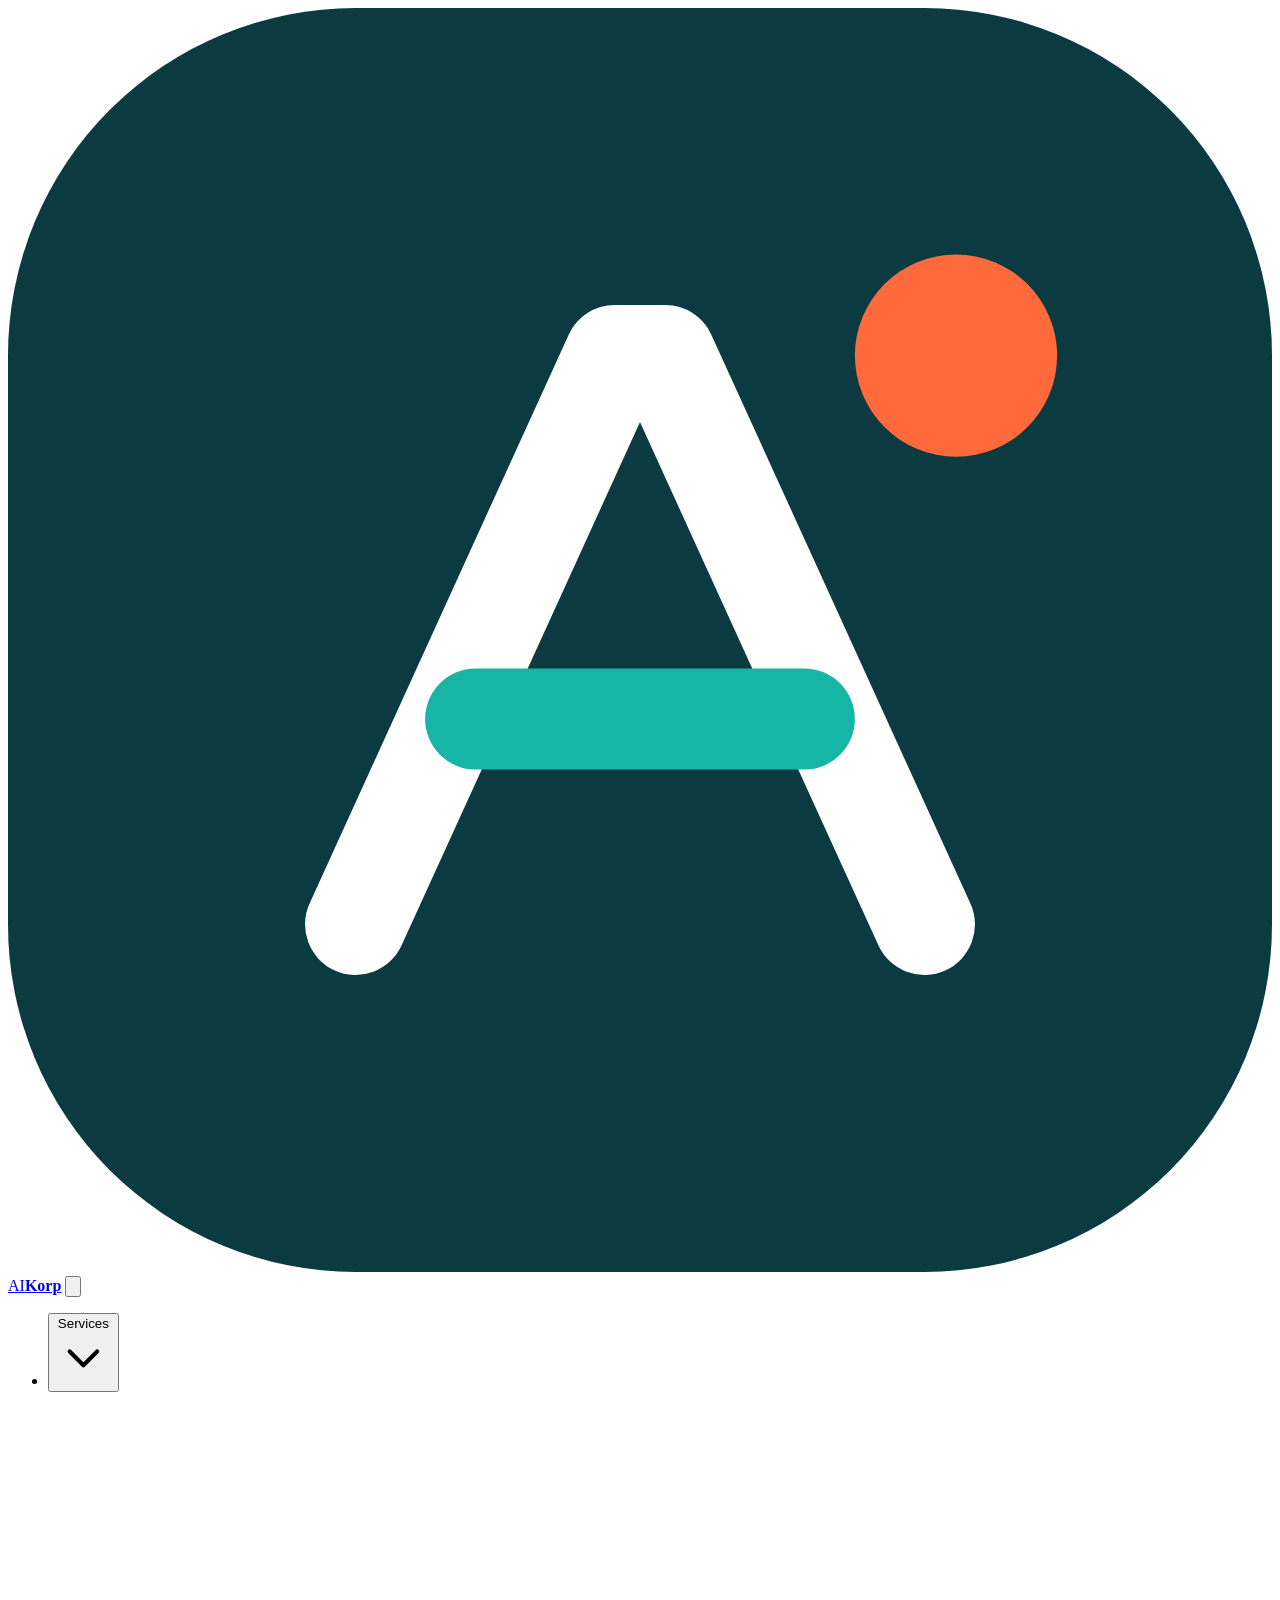
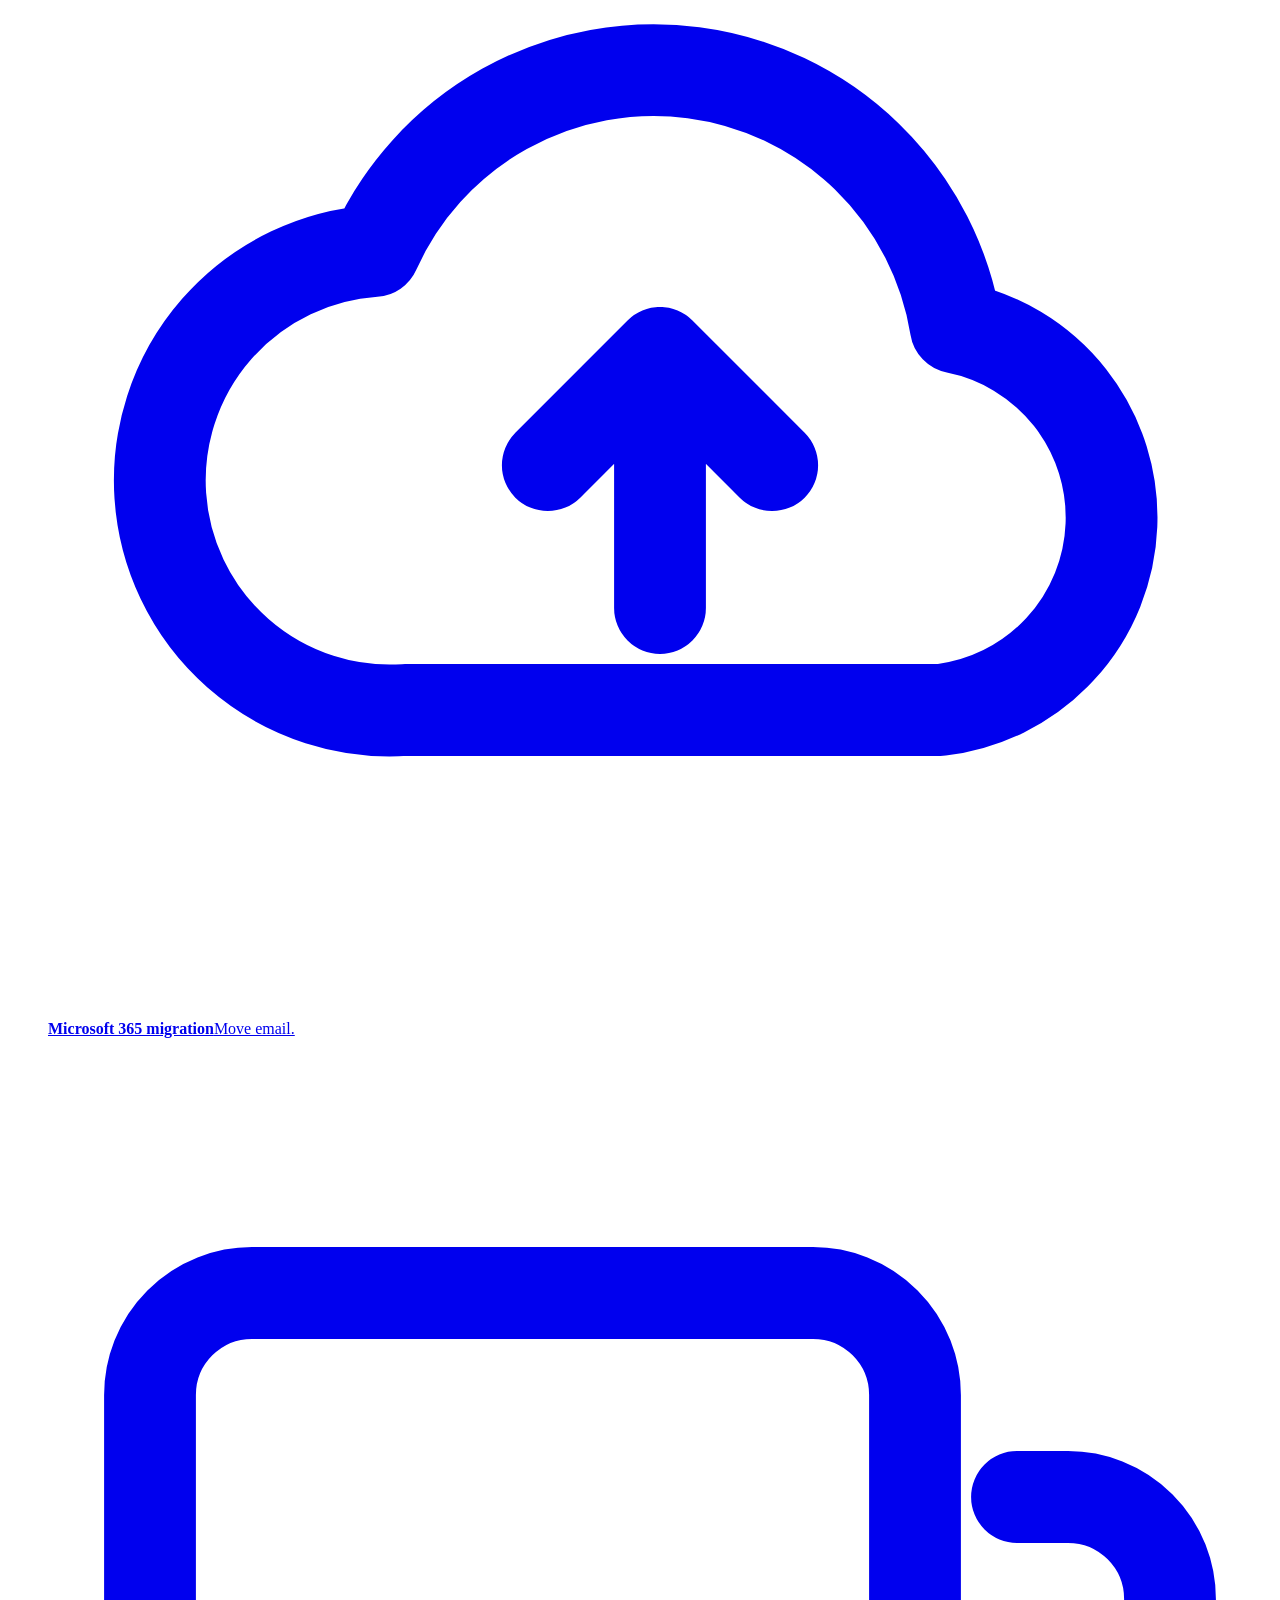
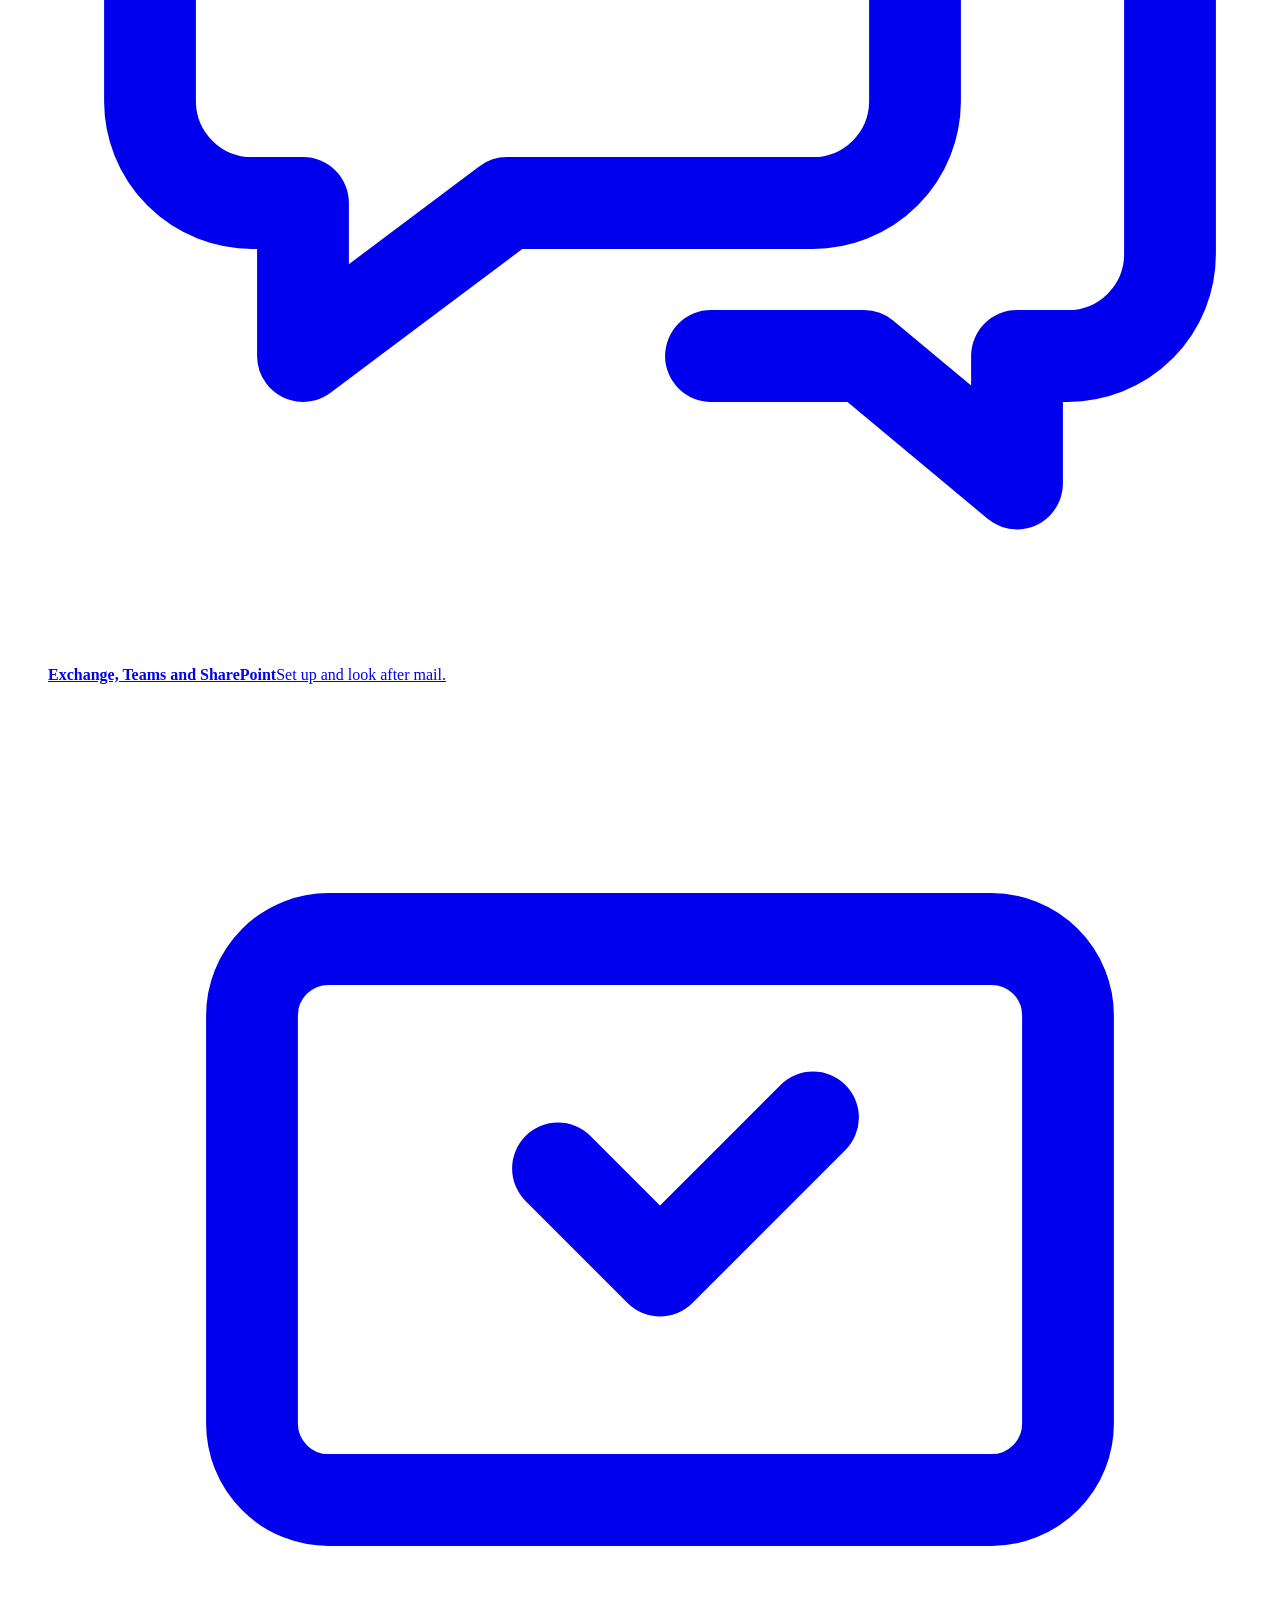
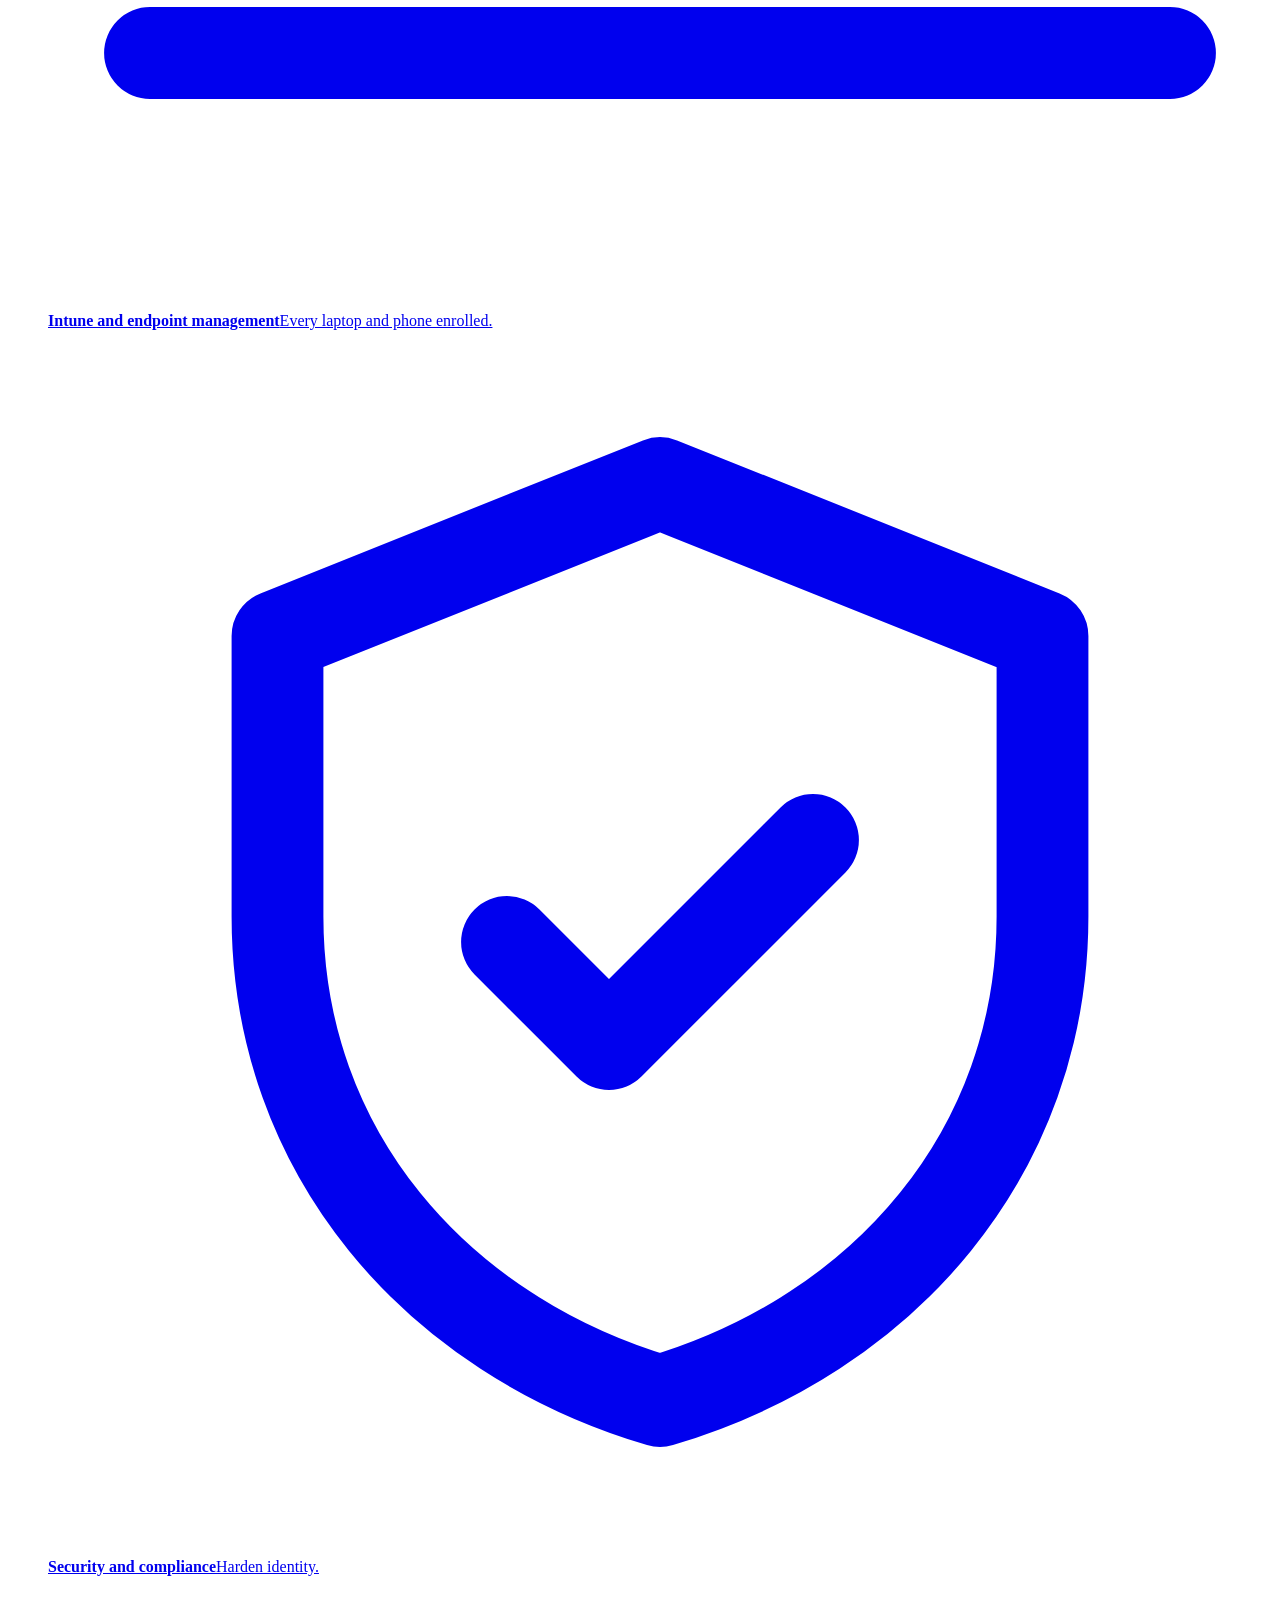
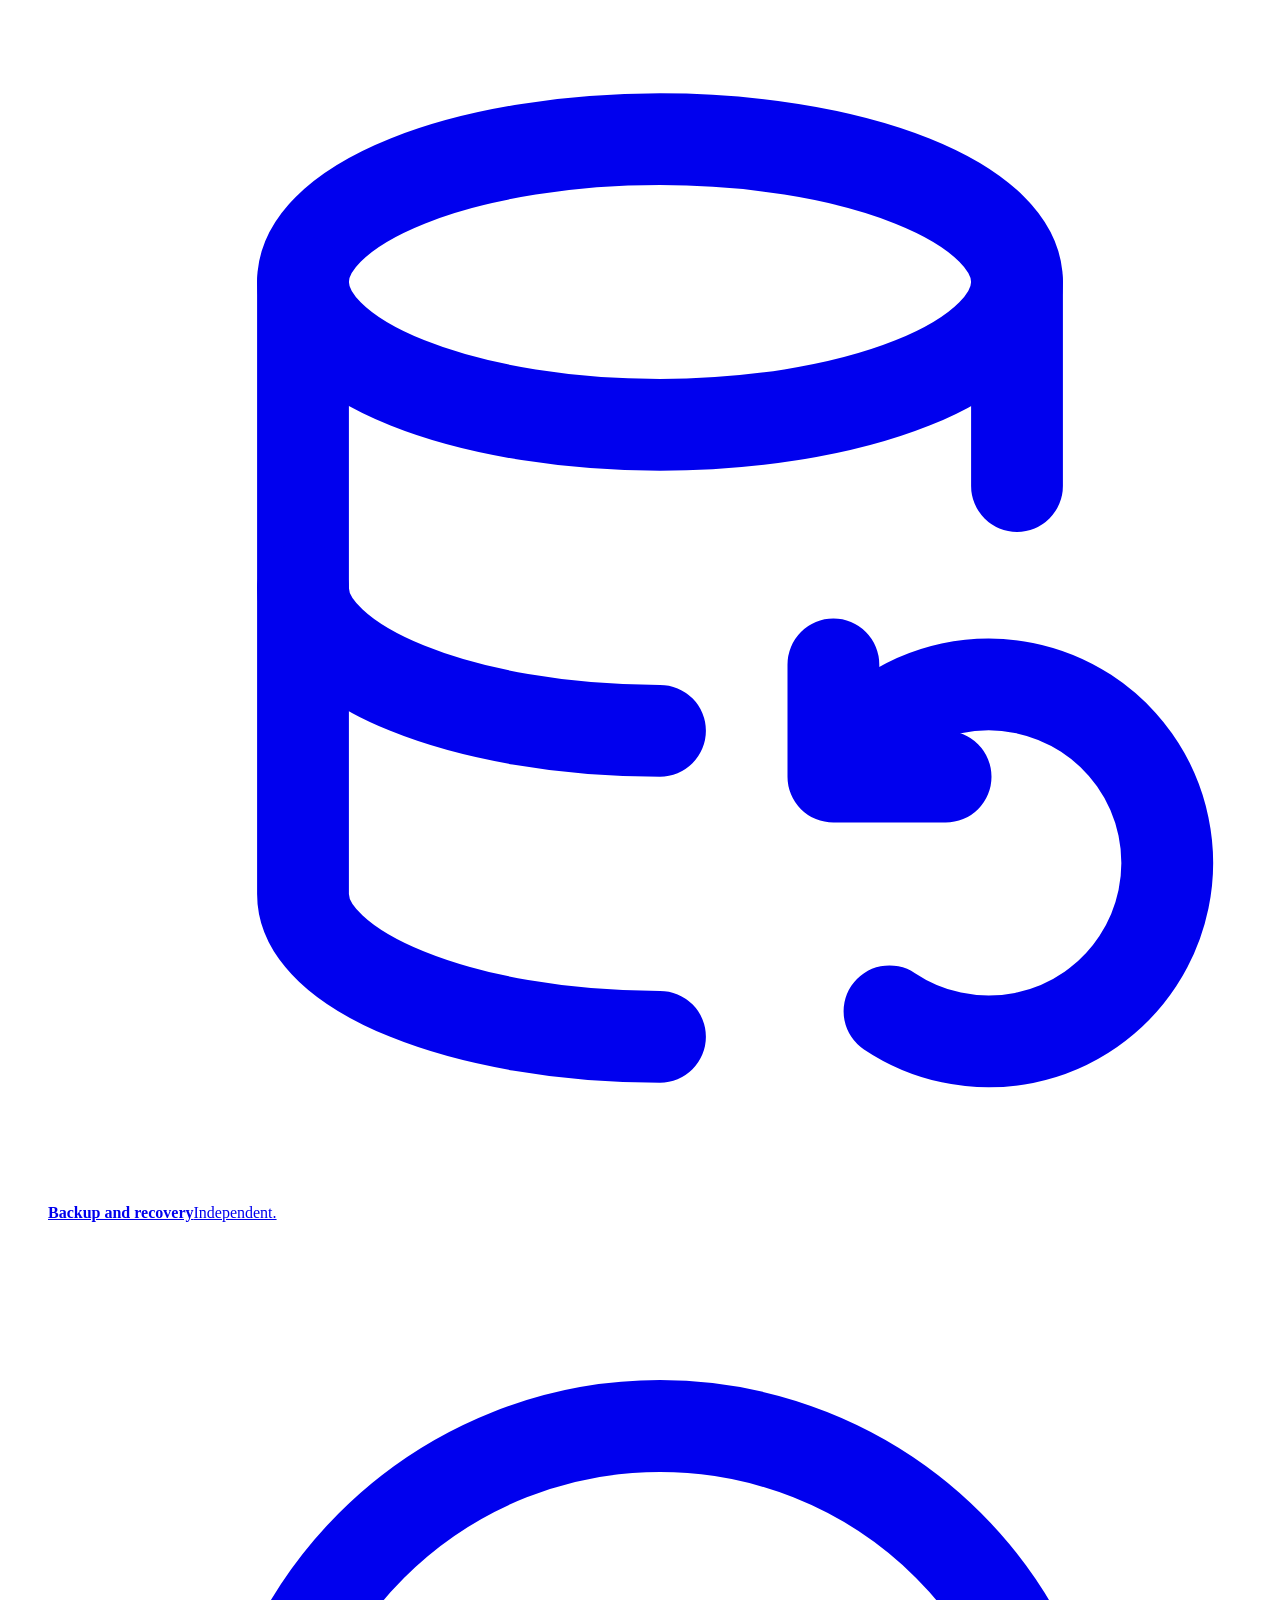
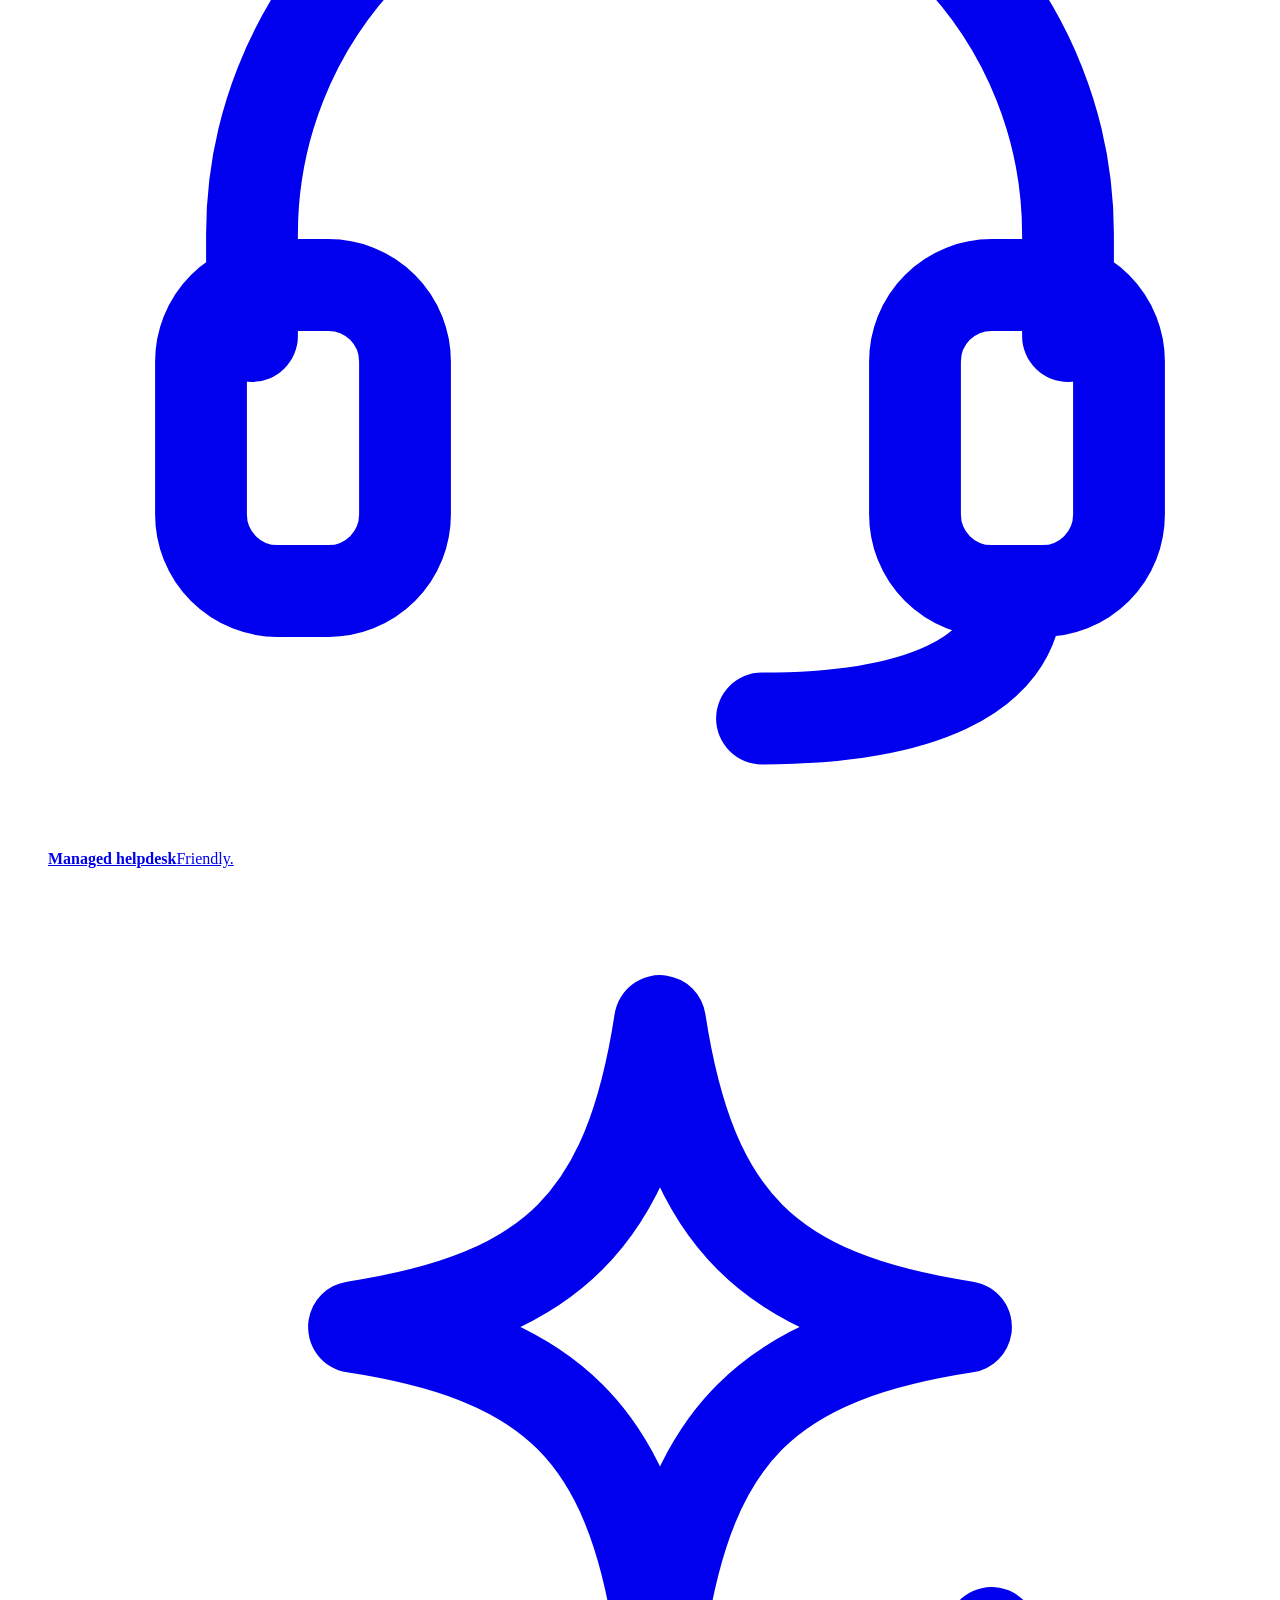
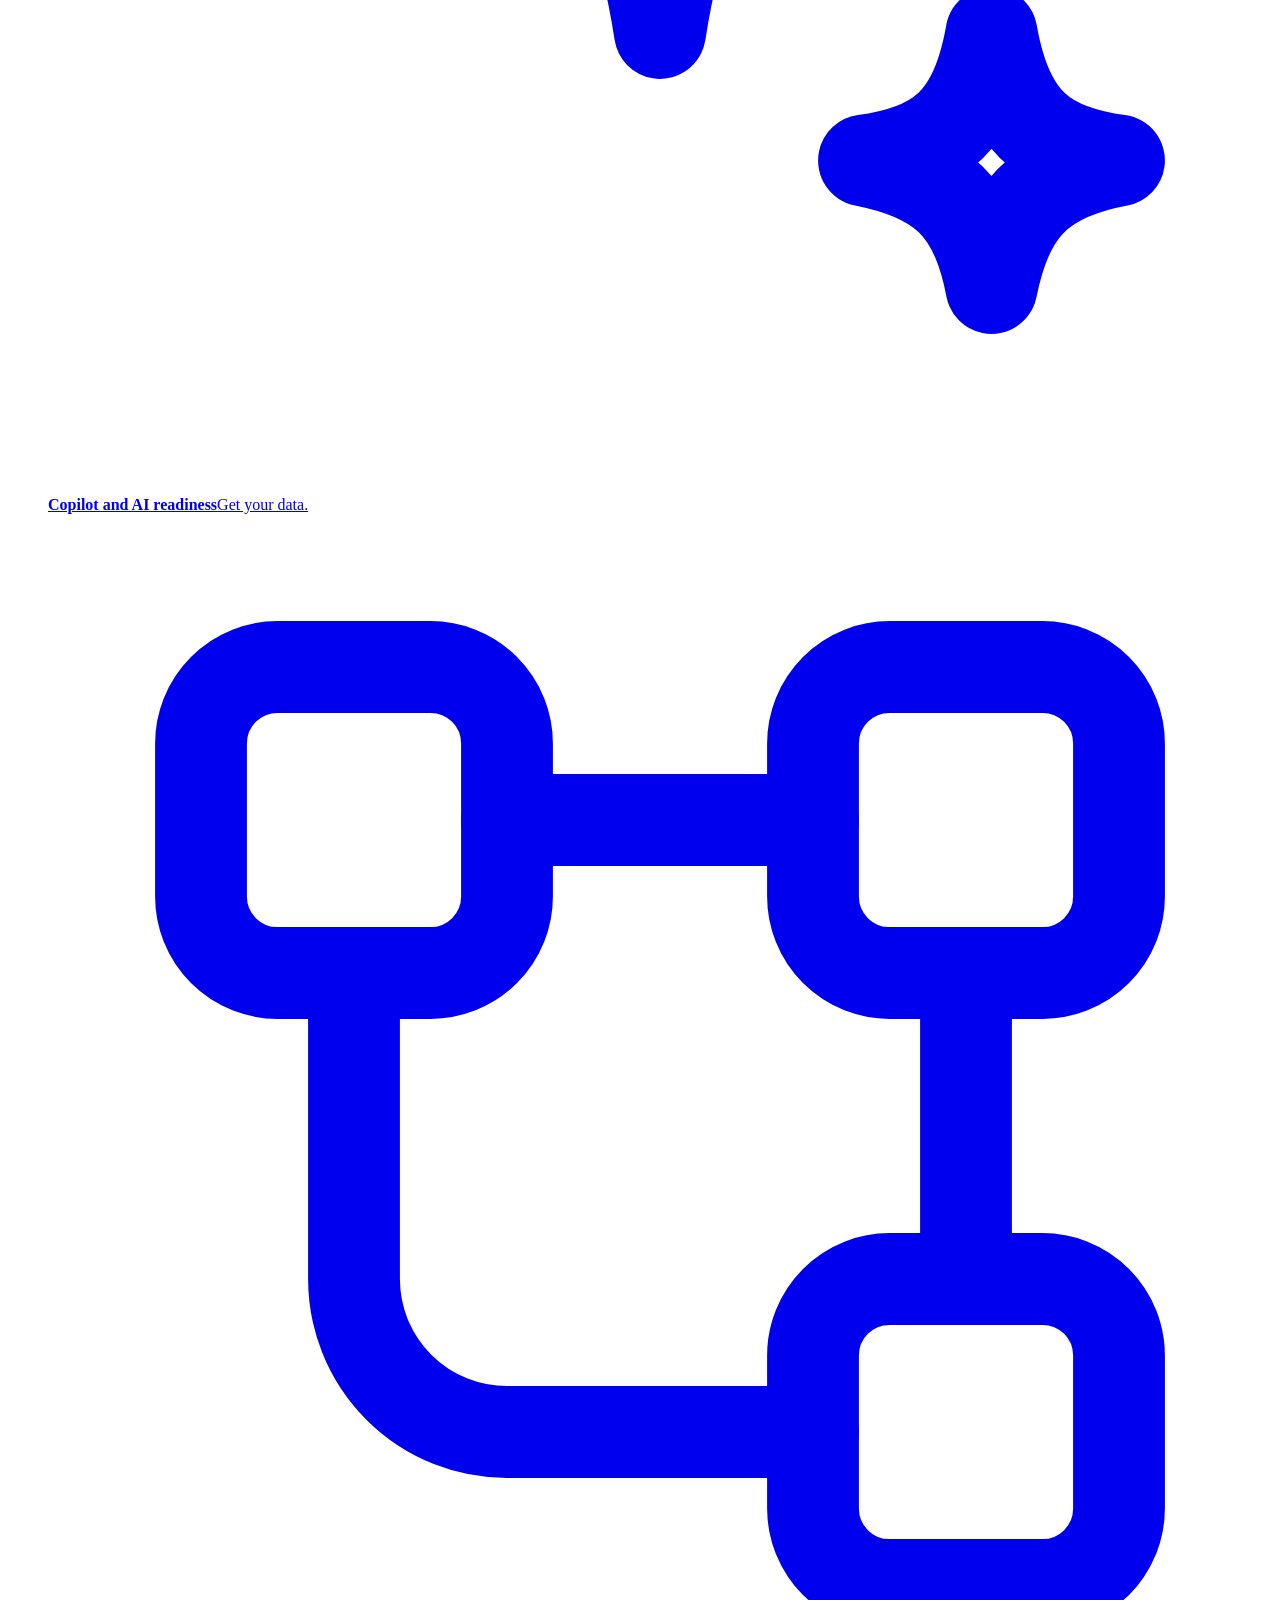
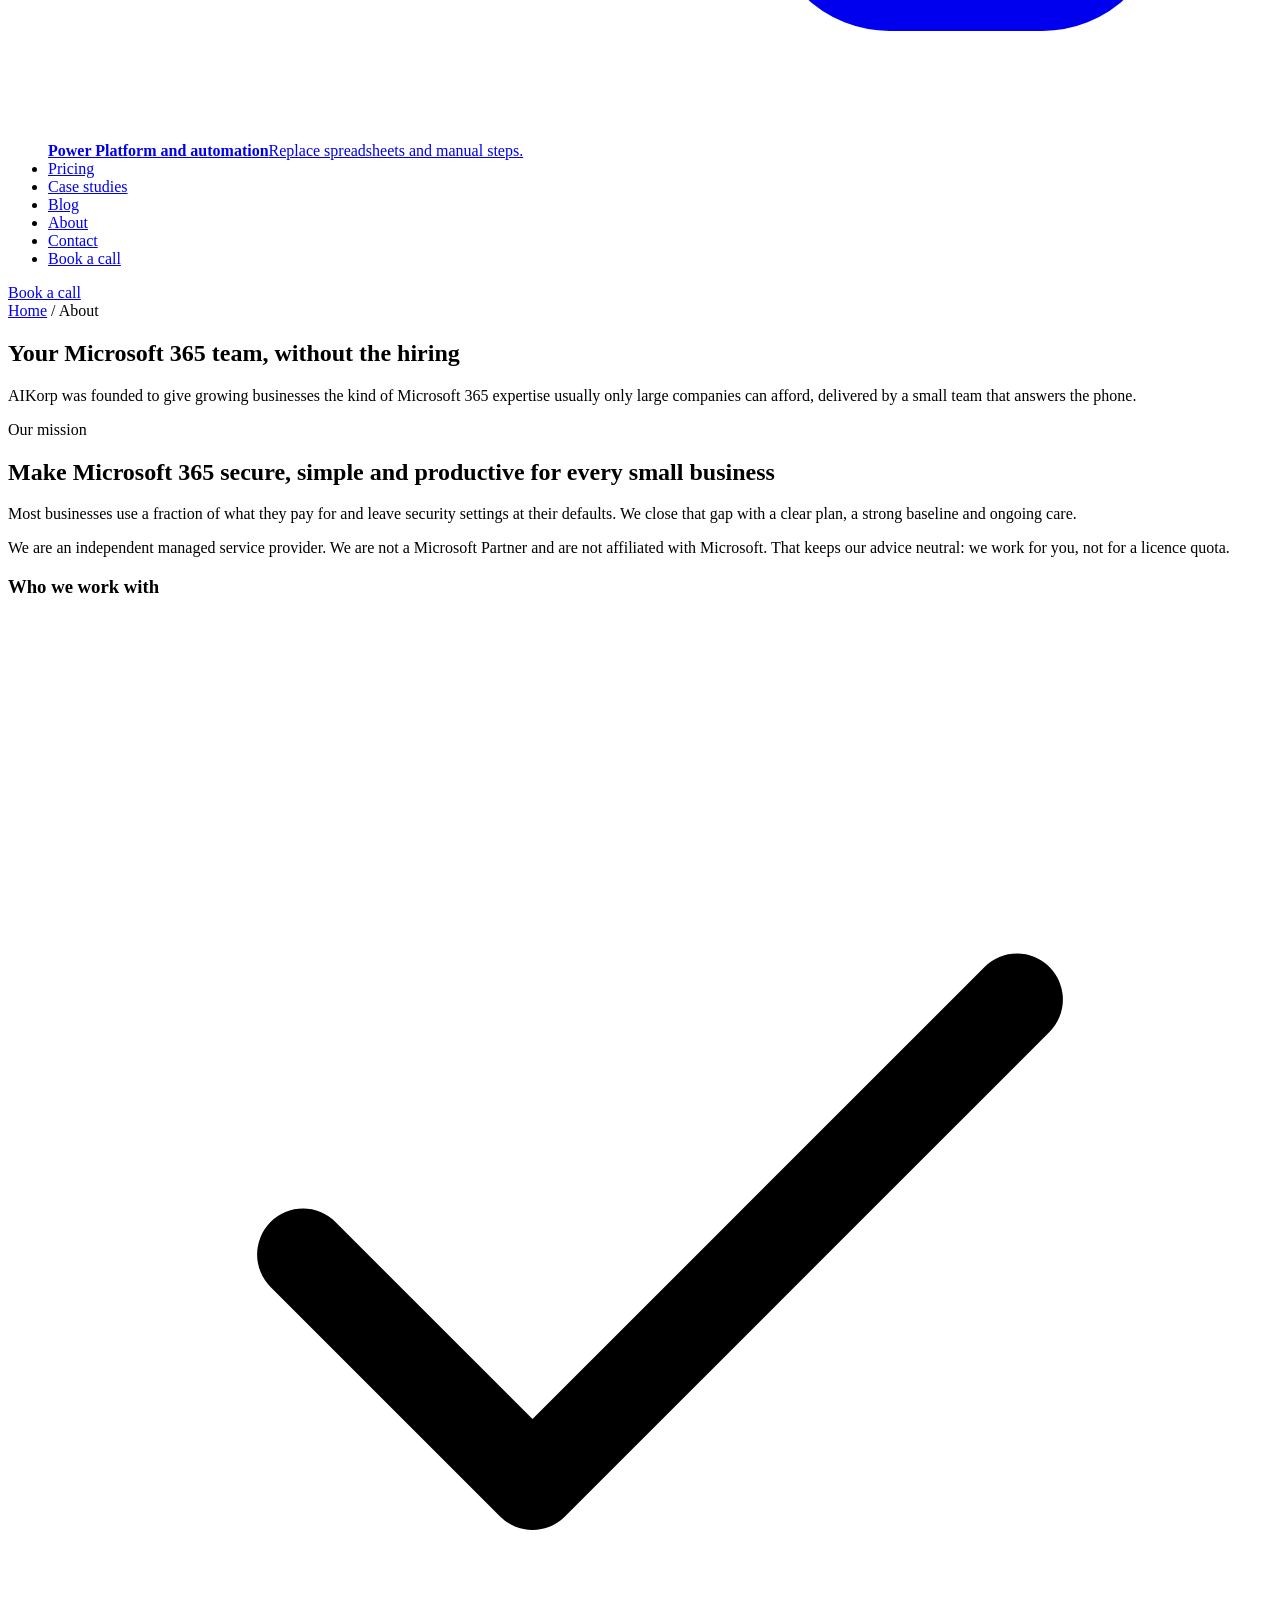
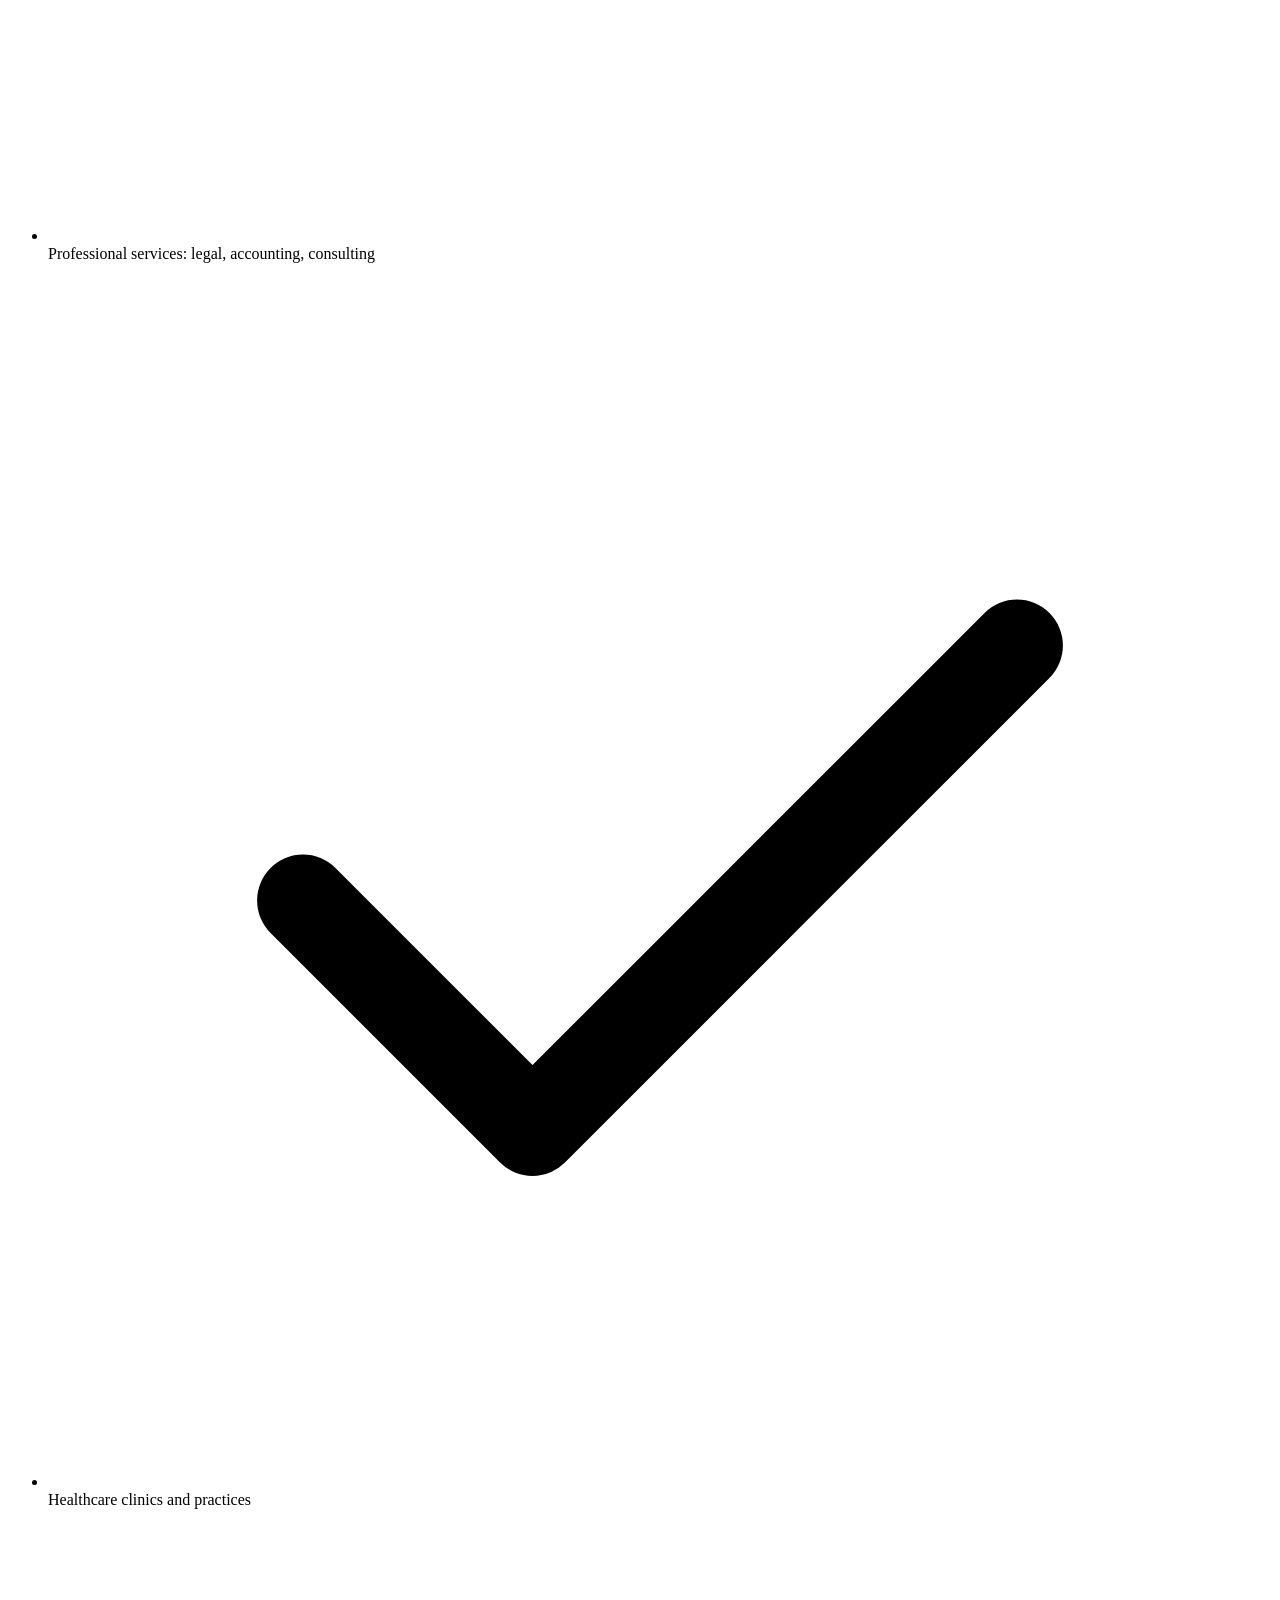
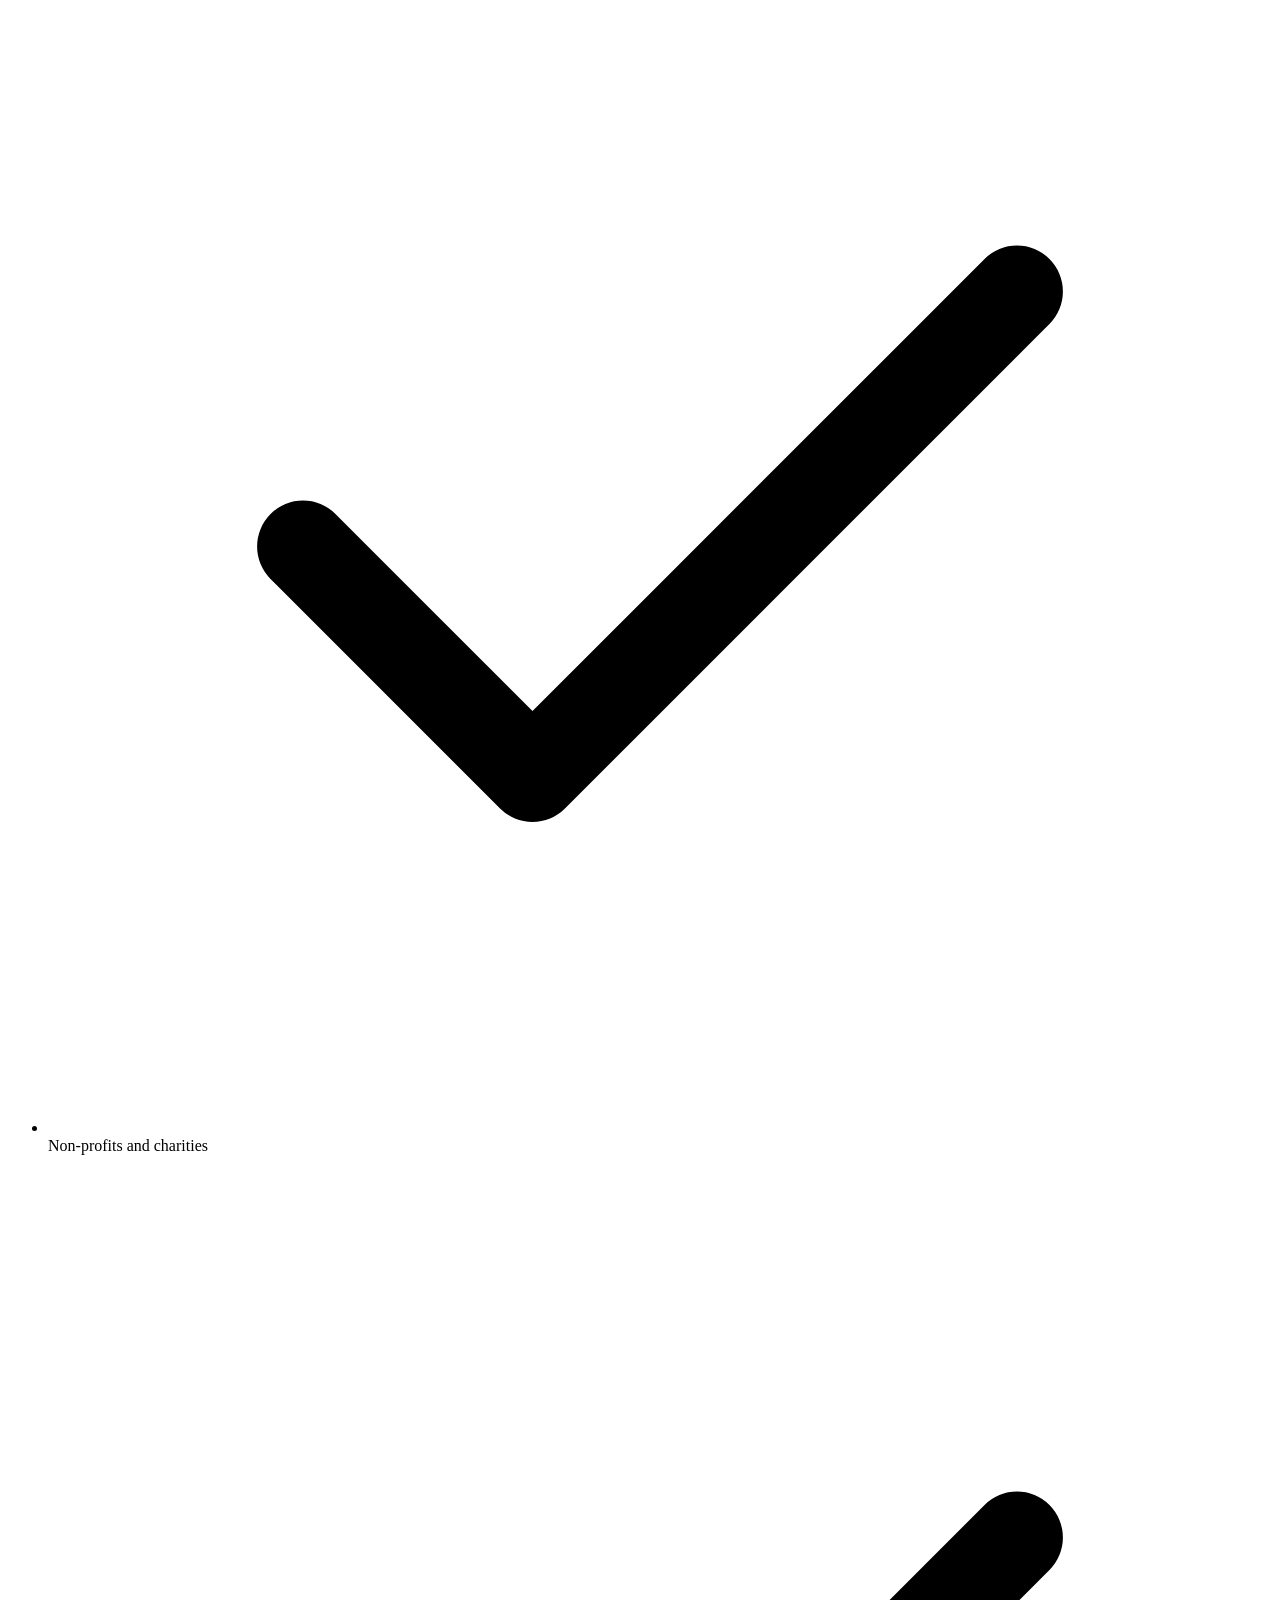
==== about.html @ 964cabbc "Add AIKorp MSP website pages" ====
<!DOCTYPE html>
<html lang="en">
<head>
<meta charset="utf-8">
<meta name="viewport" content="width=device-width, initial-scale=1">
<title>About | AIKorp</title>
<meta name="description" content="AIKorp is an independent MSP specialising in Microsoft 365 for growing businesses.">
<meta property="og:title" content="About | AIKorp">
<meta property="og:description" content="AIKorp is an independent MSP specialising in Microsoft 365 for growing businesses.">
<link rel="preconnect" href="https://fonts.googleapis.com">
<link rel="preconnect" href="https://fonts.gstatic.com" crossorigin>
<link href="https://fonts.googleapis.com/css2?family=Manrope:wght@400;500;600;700;800&display=swap" rel="stylesheet">
<link rel="stylesheet" href="assets/styles.css">
<link rel="icon" href="data:image/svg+xml,<svg xmlns=%27http://www.w3.org/2000/svg%27 viewBox='0 0 40 40' aria-hidden='true'><rect width='40' height='40' rx='11' fill='%230b3b40'/><path d='M11 29 19.2 11h1.6L29 29' fill='none' stroke='%23fff' stroke-width='3.2' stroke-linecap='round' stroke-linejoin='round'/><path d='M14.8 22.5h10.4' stroke='%2317b5a5' stroke-width='3.2' stroke-linecap='round'/><circle cx='30' cy='11' r='3.2' fill='%23ff6a3d'/></svg>">
</head>
<body>
<a class="skip" href="#main" style="position:absolute;left:-999px">Skip to content</a>
<header class="site-header"><div class="wrap nav">
  <a class="logo" href="index.html" aria-label="AIKorp home"><svg viewBox="0 0 40 40" aria-hidden="true"><rect width="40" height="40" rx="11" fill="#0b3b40"/><path d="M11 29 19.2 11h1.6L29 29" fill="none" stroke="#fff" stroke-width="3.2" stroke-linecap="round" stroke-linejoin="round"/><path d="M14.8 22.5h10.4" stroke="#17b5a5" stroke-width="3.2" stroke-linecap="round"/><circle cx="30" cy="11" r="3.2" fill="#ff6a3d"/></svg><span>AI<b>Korp</b></span></a>
  <button class="burger" aria-label="Open menu" aria-expanded="false" aria-controls="menu"><svg viewBox="0 0 24 24" fill="none" stroke="currentColor" stroke-width="1.8" stroke-linecap="round" stroke-linejoin="round" aria-hidden="true"><path d="M4 7h16M4 12h16M4 17h16"/></svg></button>
  <ul class="menu" id="menu">
    <li class="has-drop"><button aria-expanded="false" aria-haspopup="true">Services <svg class="chev" viewBox="0 0 24 24" fill="none" stroke="currentColor" stroke-width="1.8" stroke-linecap="round" stroke-linejoin="round" aria-hidden="true"><path d="m6 9 6 6 6-6"/></svg></button>
      <div class="drop"><a href="services.html#migration"><span class="ico"><svg viewBox="0 0 24 24" fill="none" stroke="currentColor" stroke-width="1.8" stroke-linecap="round" stroke-linejoin="round" aria-hidden="true"><path d="M7 18a4.5 4.5 0 0 1-.6-9 6 6 0 0 1 11.4 1.5A3.8 3.8 0 0 1 17.5 18Z"/><path d="M12 16v-5m-2.2 2.2L12 11l2.2 2.2"/></svg></span><span><strong>Microsoft 365 migration</strong><span>Move email.</span></span></a><a href="services.html#collaboration"><span class="ico"><svg viewBox="0 0 24 24" fill="none" stroke="currentColor" stroke-width="1.8" stroke-linecap="round" stroke-linejoin="round" aria-hidden="true"><path d="M4 5h11a2 2 0 0 1 2 2v6a2 2 0 0 1-2 2H9l-4 3v-3H4a2 2 0 0 1-2-2V7a2 2 0 0 1 2-2Z"/><path d="M19 9h1a2 2 0 0 1 2 2v5a2 2 0 0 1-2 2h-1v2.5L16 18h-3"/></svg></span><span><strong>Exchange, Teams and SharePoint</strong><span>Set up and look after mail.</span></span></a><a href="services.html#endpoint"><span class="ico"><svg viewBox="0 0 24 24" fill="none" stroke="currentColor" stroke-width="1.8" stroke-linecap="round" stroke-linejoin="round" aria-hidden="true"><rect x="4" y="5" width="16" height="11" rx="1.5"/><path d="M2 19h20M10 9.5l2 2 3-3"/></svg></span><span><strong>Intune and endpoint management</strong><span>Every laptop and phone enrolled.</span></span></a><a href="services.html#security"><span class="ico"><svg viewBox="0 0 24 24" fill="none" stroke="currentColor" stroke-width="1.8" stroke-linecap="round" stroke-linejoin="round" aria-hidden="true"><path d="M12 3 4.5 6v5.5c0 4.6 3.1 8.2 7.5 9.5 4.4-1.3 7.5-4.9 7.5-9.5V6Z"/><path d="m9 12 2 2 4-4"/></svg></span><span><strong>Security and compliance</strong><span>Harden identity.</span></span></a><a href="services.html#backup"><span class="ico"><svg viewBox="0 0 24 24" fill="none" stroke="currentColor" stroke-width="1.8" stroke-linecap="round" stroke-linejoin="round" aria-hidden="true"><ellipse cx="12" cy="6" rx="7" ry="2.8"/><path d="M5 6v6c0 1.5 3.1 2.8 7 2.8M19 6v4"/><path d="M5 12v6c0 1.5 3.1 2.8 7 2.8"/><path d="M15.5 15.5a3.5 3.5 0 1 1 1 4.8M15.4 13.5v2.2h2.2"/></svg></span><span><strong>Backup and recovery</strong><span>Independent.</span></span></a><a href="services.html#helpdesk"><span class="ico"><svg viewBox="0 0 24 24" fill="none" stroke="currentColor" stroke-width="1.8" stroke-linecap="round" stroke-linejoin="round" aria-hidden="true"><path d="M4 14v-2a8 8 0 0 1 16 0v2"/><rect x="3" y="13" width="4" height="6" rx="1.5"/><rect x="17" y="13" width="4" height="6" rx="1.5"/><path d="M19 19c0 1.7-2 2.5-5 2.5"/></svg></span><span><strong>Managed helpdesk</strong><span>Friendly.</span></span></a><a href="services.html#copilot"><span class="ico"><svg viewBox="0 0 24 24" fill="none" stroke="currentColor" stroke-width="1.8" stroke-linecap="round" stroke-linejoin="round" aria-hidden="true"><path d="M12 3c.6 3.9 2.1 5.4 6 6-3.9.6-5.4 2.1-6 6-.6-3.9-2.1-5.4-6-6 3.9-.6 5.4-2.1 6-6Z"/><path d="M18.5 15c.3 1.7 1 2.3 2.5 2.5-1.6.3-2.2 1-2.5 2.5-.3-1.6-1-2.2-2.5-2.5 1.5-.2 2.2-.8 2.5-2.5Z"/></svg></span><span><strong>Copilot and AI readiness</strong><span>Get your data.</span></span></a><a href="services.html#power-platform"><span class="ico"><svg viewBox="0 0 24 24" fill="none" stroke="currentColor" stroke-width="1.8" stroke-linecap="round" stroke-linejoin="round" aria-hidden="true"><rect x="3" y="3" width="6" height="6" rx="1.5"/><rect x="15" y="15" width="6" height="6" rx="1.5"/><rect x="15" y="3" width="6" height="6" rx="1.5"/><path d="M9 6h6M18 9v6M6 9v6a3 3 0 0 0 3 3h6"/></svg></span><span><strong>Power Platform and automation</strong><span>Replace spreadsheets and manual steps.</span></span></a></div></li>
    <li><a href="pricing.html">Pricing</a></li><li><a href="cases.html">Case studies</a></li><li><a href="blog.html">Blog</a></li><li><a href="about.html" aria-current="page">About</a></li><li><a href="contact.html">Contact</a></li>
    <li class="mobile-cta"><a class="btn btn-primary" href="contact.html">Book a call</a></li>
  </ul>
  <a class="btn btn-primary nav-cta" href="contact.html">Book a call</a>
</div></header>
<main id="main">

<section class="page-hero"><div class="wrap">
  <div class="crumbs"><a href="index.html">Home</a> / About</div>
  <h1>Your Microsoft 365 team, without the hiring</h1>
  <p class="lead">AIKorp was founded to give growing businesses the kind of Microsoft 365 expertise usually only large companies can afford, delivered by a small team that answers the phone.</p>
</div></section>
<section class="band"><div class="wrap split">
  <div><span class="kicker">Our mission</span><h2>Make Microsoft 365 secure, simple and productive for every small business</h2>
  <p class="lead">Most businesses use a fraction of what they pay for and leave security settings at their defaults. We close that gap with a clear plan, a strong baseline and ongoing care.</p>
  <p>We are an independent managed service provider. We are not a Microsoft Partner and are not affiliated with Microsoft. That keeps our advice neutral: we work for you, not for a licence quota.</p></div>
  <div class="panel"><h3>Who we work with</h3><ul class="checks"><li><svg viewBox="0 0 24 24" fill="none" stroke="currentColor" stroke-width="1.8" stroke-linecap="round" stroke-linejoin="round" aria-hidden="true"><path d="m5 12.5 4.5 4.5L19 7.5"/></svg><span>Professional services: legal, accounting, consulting</span></li><li><svg viewBox="0 0 24 24" fill="none" stroke="currentColor" stroke-width="1.8" stroke-linecap="round" stroke-linejoin="round" aria-hidden="true"><path d="m5 12.5 4.5 4.5L19 7.5"/></svg><span>Healthcare clinics and practices</span></li><li><svg viewBox="0 0 24 24" fill="none" stroke="currentColor" stroke-width="1.8" stroke-linecap="round" stroke-linejoin="round" aria-hidden="true"><path d="m5 12.5 4.5 4.5L19 7.5"/></svg><span>Non-profits and charities</span></li><li><svg viewBox="0 0 24 24" fill="none" stroke="currentColor" stroke-width="1.8" stroke-linecap="round" stroke-linejoin="round" aria-hidden="true"><path d="m5 12.5 4.5 4.5L19 7.5"/></svg><span>Construction, logistics and field teams</span></li><li><svg viewBox="0 0 24 24" fill="none" stroke="currentColor" stroke-width="1.8" stroke-linecap="round" stroke-linejoin="round" aria-hidden="true"><path d="m5 12.5 4.5 4.5L19 7.5"/></svg><span>Startups scaling past their first 10 hires</span></li></ul></div>
</div></section>
<section class="band alt"><div class="wrap">
  <div class="center"><span class="kicker">What we stand for</span><h2>Our values</h2></div>
  <div class="grid" style="margin-top:32px"><div class="card"><span class="ico"><svg viewBox="0 0 24 24" fill="none" stroke="currentColor" stroke-width="1.8" stroke-linecap="round" stroke-linejoin="round" aria-hidden="true"><circle cx="12" cy="12" r="9"/><circle cx="12" cy="12" r="5"/><circle cx="12" cy="12" r="1"/></svg></span><h3>Focused</h3><p>We specialise in Microsoft 365, so we know it deeply and keep up with every change.</p></div><div class="card"><span class="ico"><svg viewBox="0 0 24 24" fill="none" stroke="currentColor" stroke-width="1.8" stroke-linecap="round" stroke-linejoin="round" aria-hidden="true"><path d="M12 3 4.5 6v5.5c0 4.6 3.1 8.2 7.5 9.5 4.4-1.3 7.5-4.9 7.5-9.5V6Z"/><path d="m9 12 2 2 4-4"/></svg></span><h3>Secure by default</h3><p>Every customer gets a hardened baseline. Security is never an upsell.</p></div><div class="card"><span class="ico"><svg viewBox="0 0 24 24" fill="none" stroke="currentColor" stroke-width="1.8" stroke-linecap="round" stroke-linejoin="round" aria-hidden="true"><path d="m11 17 2 2a1.5 1.5 0 0 0 2-2l-1-1m-3 1-2.5-2.5m2.5 2.5a1.5 1.5 0 0 1-2 2l-3-3a1.5 1.5 0 0 1 2-2m6 1 1 1a1.5 1.5 0 0 0 2-2l-4-4-2 1.5a2 2 0 0 1-2.5-3L13 5h3l5 5M3 10l5-5h3"/></svg></span><h3>Honest and independent</h3><p>We recommend what you need, not what earns a commission.</p></div><div class="card"><span class="ico"><svg viewBox="0 0 24 24" fill="none" stroke="currentColor" stroke-width="1.8" stroke-linecap="round" stroke-linejoin="round" aria-hidden="true"><path d="M4 20V10M10 20V4M16 20v-7M22 20H2"/></svg></span><h3>Measurable</h3><p>Monthly reports, clear SLAs and no jargon, so you see the value every month.</p></div></div>
</div></section>
<section class="band"><div class="wrap">
  <div class="section-head"><div><span class="kicker">The team</span><h2>People you will actually talk to</h2></div><p class="lead">Add your team here with a photo, role and a line about their M365 specialism.</p></div>
  <div class="grid">
    <div class="card"><span class="ico"><svg viewBox="0 0 24 24" fill="none" stroke="currentColor" stroke-width="1.8" stroke-linecap="round" stroke-linejoin="round" aria-hidden="true"><circle cx="9" cy="8" r="3.5"/><path d="M2.5 20a6.5 6.5 0 0 1 13 0M16 4.6a3.5 3.5 0 0 1 0 6.8M18 14a6.5 6.5 0 0 1 3.5 6"/></svg></span><h3>Founder name</h3><p>Founder and lead consultant. Microsoft 365, identity and security.</p></div>
    <div class="card"><span class="ico"><svg viewBox="0 0 24 24" fill="none" stroke="currentColor" stroke-width="1.8" stroke-linecap="round" stroke-linejoin="round" aria-hidden="true"><path d="M4 14v-2a8 8 0 0 1 16 0v2"/><rect x="3" y="13" width="4" height="6" rx="1.5"/><rect x="17" y="13" width="4" height="6" rx="1.5"/><path d="M19 19c0 1.7-2 2.5-5 2.5"/></svg></span><h3>Team member</h3><p>Service desk lead. Day-to-day support and onboarding.</p></div>
    <div class="card"><span class="ico"><svg viewBox="0 0 24 24" fill="none" stroke="currentColor" stroke-width="1.8" stroke-linecap="round" stroke-linejoin="round" aria-hidden="true"><rect x="4" y="5" width="16" height="11" rx="1.5"/><path d="M2 19h20M10 9.5l2 2 3-3"/></svg></span><h3>Team member</h3><p>Endpoint engineer. Intune, Autopilot and device security.</p></div>
  </div>
  <p class="sample" style="margin-top:14px">Placeholder profiles: replace with your real team.</p>
</div></section>
<section class="band"><div class="wrap"><div class="cta-band">
  <div><h2>Get a free Microsoft 365 health check</h2><p>In 30 minutes we review your security settings, licences and backup, then send you a short report with quick wins. No obligation.</p></div>
  <a class="btn btn-primary" href="contact.html#assessment">Book my health check</a>
</div></div></section>

</main>
<footer><div class="wrap">
  <div class="f-grid">
    <div><a class="logo" href="index.html"><svg viewBox="0 0 40 40" aria-hidden="true"><rect width="40" height="40" rx="11" fill="#0b3b40"/><path d="M11 29 19.2 11h1.6L29 29" fill="none" stroke="#fff" stroke-width="3.2" stroke-linecap="round" stroke-linejoin="round"/><path d="M14.8 22.5h10.4" stroke="#17b5a5" stroke-width="3.2" stroke-linecap="round"/><circle cx="30" cy="11" r="3.2" fill="#ff6a3d"/></svg><span>AI<b>Korp</b></span></a>
      <p style="margin-top:16px;max-width:36ch">Managed IT for growing businesses, specialising in Microsoft 365. Migrate, secure, support.</p>
      <ul><li><a href="mailto:support@aikorp.in">support@aikorp.in</a></li><li><a href="tel:+918826158409">+91 88261 58409</a></li><li><a href="https://wa.me/918826158409">WhatsApp: +91 88261 58409</a></li><li>New Delhi, India</li></ul></div>
    <div><h4>Services</h4><ul><li><a href="services.html#migration">Microsoft 365 migration</a></li><li><a href="services.html#collaboration">Exchange, Teams and SharePoint</a></li><li><a href="services.html#endpoint">Intune and endpoint management</a></li><li><a href="services.html#security">Security and compliance</a></li><li><a href="services.html#backup">Backup and recovery</a></li><li><a href="services.html#helpdesk">Managed helpdesk</a></li><li><a href="services.html">All services</a></li></ul></div>
    <div><h4>Company</h4><ul><li><a href="about.html">About</a></li><li><a href="cases.html">Case studies</a></li><li><a href="blog.html">Blog</a></li><li><a href="contact.html">Contact</a></li></ul></div>
    <div><h4>Get started</h4><ul><li><a href="pricing.html">Managed plans</a></li><li><a href="contact.html#assessment">Free M365 health check</a></li><li><a href="contact.html">Book a call</a></li></ul></div>
  </div>
  <div class="f-bottom">
    <span>© <span data-year>2026</span> AIKorp. All rights reserved.</span>
    <span>AIKorp is an independent managed service provider and is not affiliated with, endorsed by, or a partner of Microsoft Corporation. Microsoft, Microsoft 365, Exchange, Teams, SharePoint, OneDrive, Intune, Entra, Defender, Purview, Copilot, Power Apps, Power Automate, Power BI and Power Platform are trademarks of the Microsoft group of companies. Product names are used only to describe the services we provide.</span>
  </div>
</div></footer>
<a class="wa-float" href="https://wa.me/918826158409" aria-label="Chat with AIKorp on WhatsApp"><svg viewBox="0 0 24 24" fill="none" stroke="currentColor" stroke-width="1.8" stroke-linecap="round" stroke-linejoin="round" aria-hidden="true"><path d="M4 20l1.3-4.2A8.5 8.5 0 1 1 8.4 19Z"/><path d="M9 8.5c0 3.5 3 6.5 6.5 6.5l1-1.6-2-1-1 .8a4.5 4.5 0 0 1-2.2-2.2l.8-1-1-2Z"/></svg><span>WhatsApp us</span></a>
<script src="assets/main.js"></script>
</body>
</html>
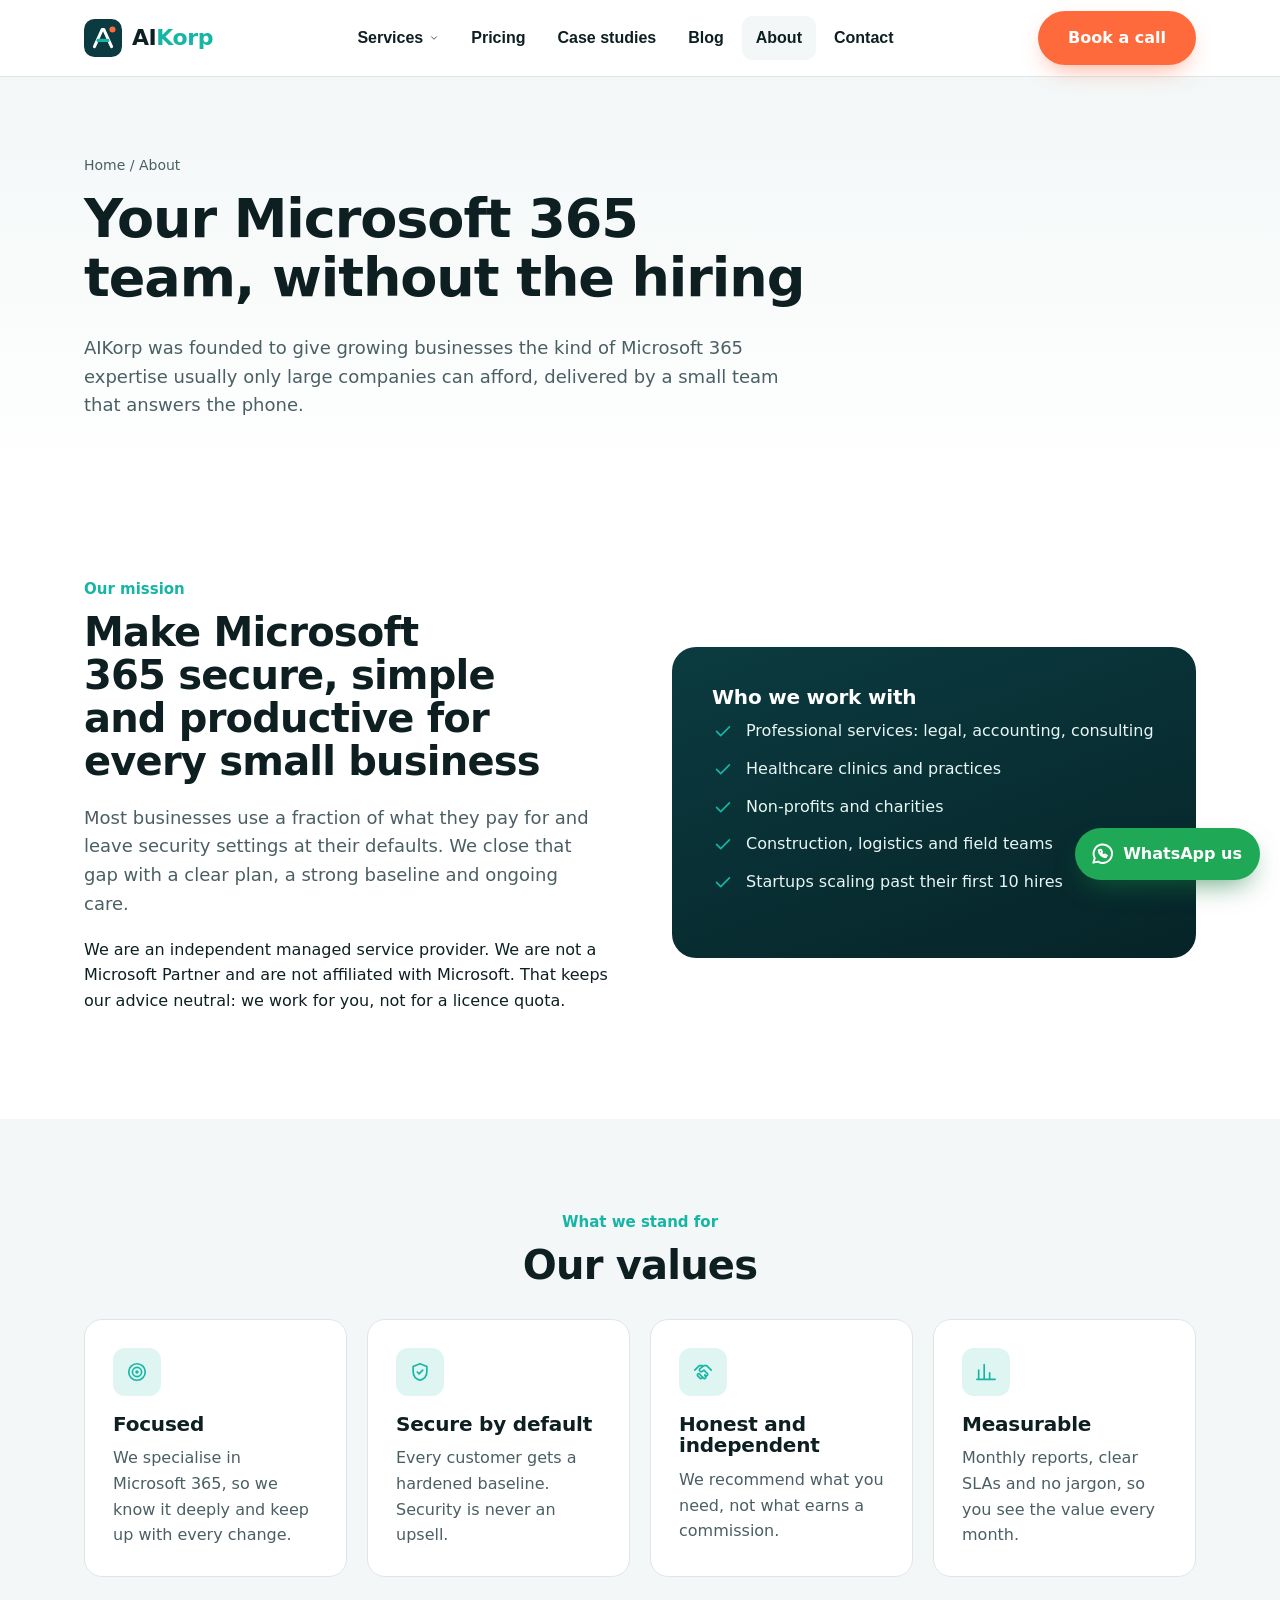
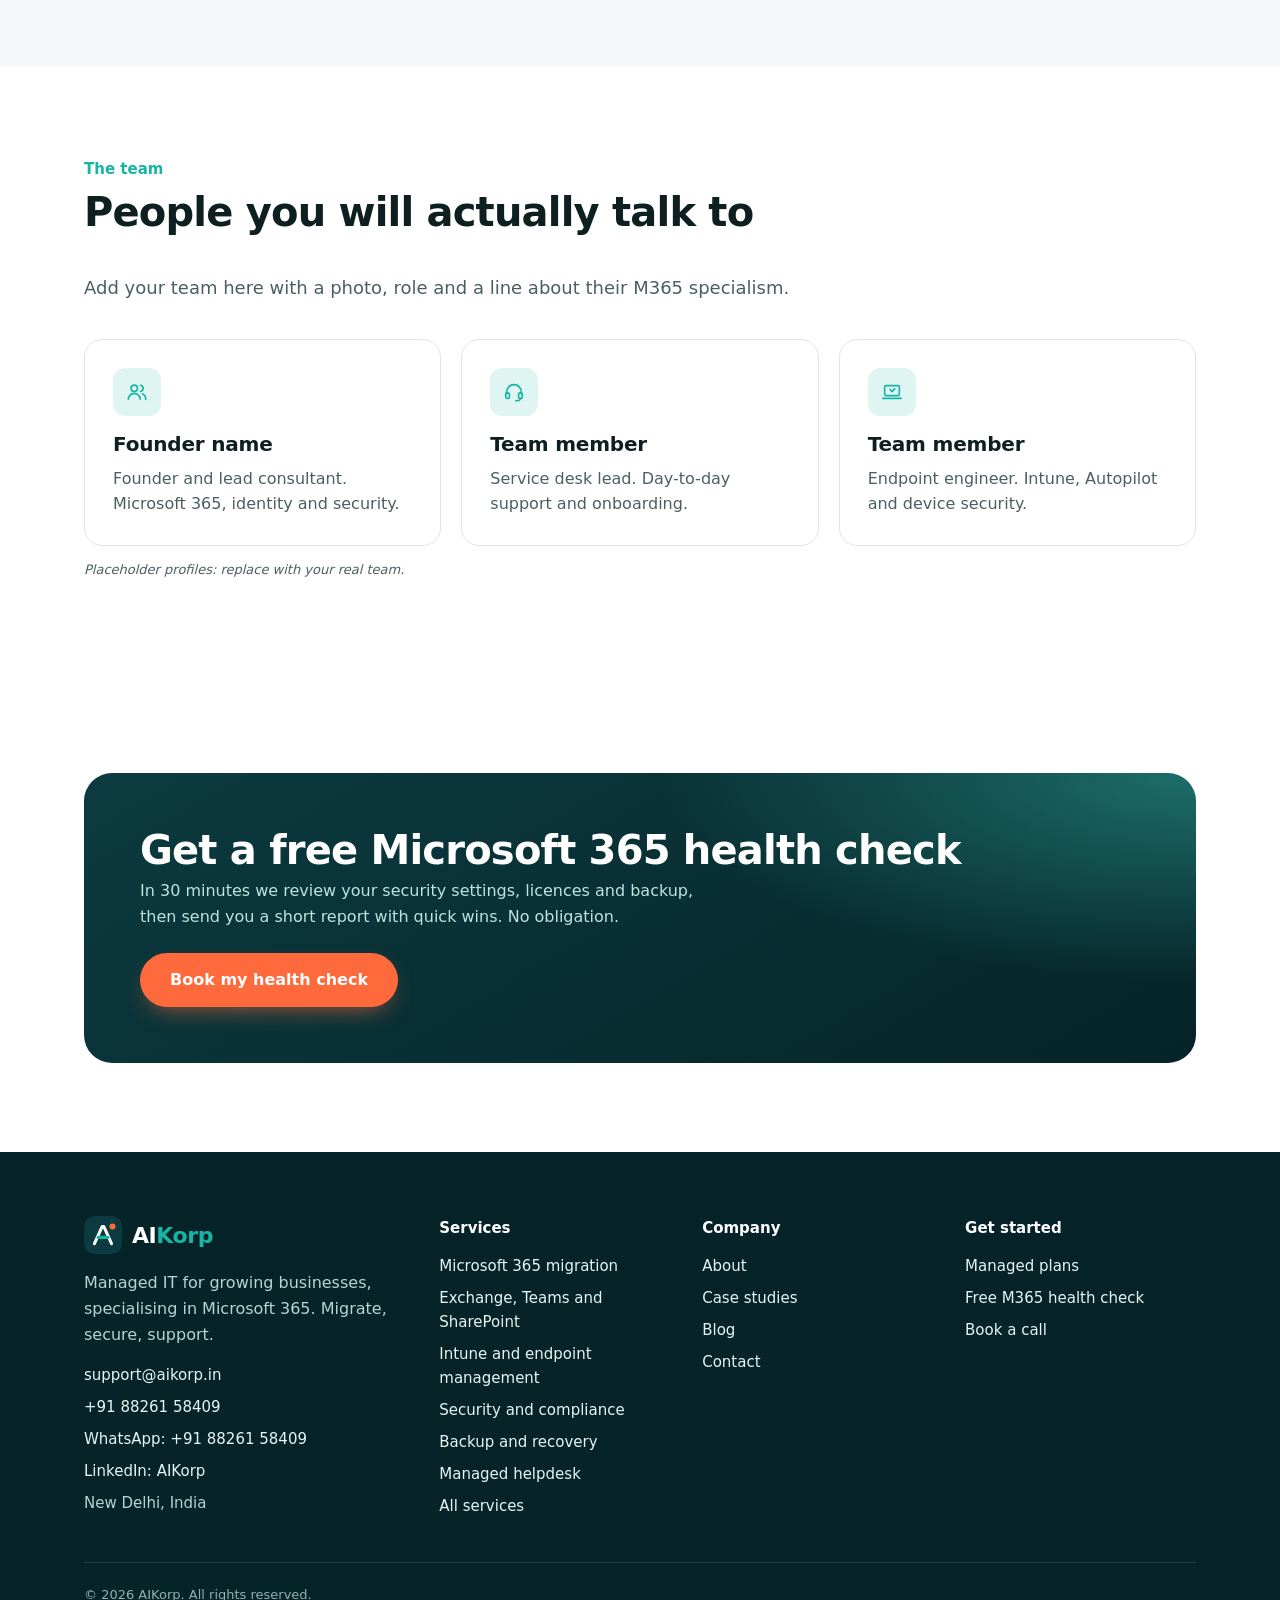
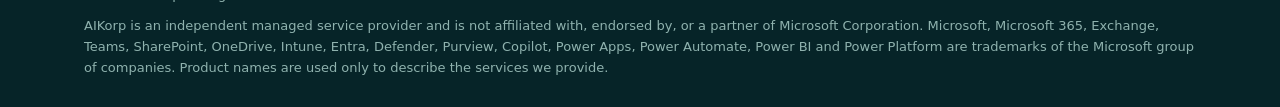
==== commit 96abd58a: "Add LinkedIn link to footer (about.html)" ====
--- a/about.html
+++ b/about.html
@@ -62,7 +62,7 @@
   <div class="f-grid">
     <div><a class="logo" href="index.html"><svg viewBox="0 0 40 40" aria-hidden="true"><rect width="40" height="40" rx="11" fill="#0b3b40"/><path d="M11 29 19.2 11h1.6L29 29" fill="none" stroke="#fff" stroke-width="3.2" stroke-linecap="round" stroke-linejoin="round"/><path d="M14.8 22.5h10.4" stroke="#17b5a5" stroke-width="3.2" stroke-linecap="round"/><circle cx="30" cy="11" r="3.2" fill="#ff6a3d"/></svg><span>AI<b>Korp</b></span></a>
       <p style="margin-top:16px;max-width:36ch">Managed IT for growing businesses, specialising in Microsoft 365. Migrate, secure, support.</p>
-      <ul><li><a href="mailto:support@aikorp.in">support@aikorp.in</a></li><li><a href="tel:+918826158409">+91 88261 58409</a></li><li><a href="https://wa.me/918826158409">WhatsApp: +91 88261 58409</a></li><li>New Delhi, India</li></ul></div>
+      <ul><li><a href="mailto:support@aikorp.in">support@aikorp.in</a></li><li><a href="tel:+918826158409">+91 88261 58409</a></li><li><a href="https://wa.me/918826158409">WhatsApp: +91 88261 58409</a></li><li><a href="https://www.linkedin.com/company/aikorp/" target="_blank" rel="noopener">LinkedIn: AIKorp</a></li><li>New Delhi, India</li></ul></div>
     <div><h4>Services</h4><ul><li><a href="services.html#migration">Microsoft 365 migration</a></li><li><a href="services.html#collaboration">Exchange, Teams and SharePoint</a></li><li><a href="services.html#endpoint">Intune and endpoint management</a></li><li><a href="services.html#security">Security and compliance</a></li><li><a href="services.html#backup">Backup and recovery</a></li><li><a href="services.html#helpdesk">Managed helpdesk</a></li><li><a href="services.html">All services</a></li></ul></div>
     <div><h4>Company</h4><ul><li><a href="about.html">About</a></li><li><a href="cases.html">Case studies</a></li><li><a href="blog.html">Blog</a></li><li><a href="contact.html">Contact</a></li></ul></div>
     <div><h4>Get started</h4><ul><li><a href="pricing.html">Managed plans</a></li><li><a href="contact.html#assessment">Free M365 health check</a></li><li><a href="contact.html">Book a call</a></li></ul></div>
--- a/assets/styles.css
+++ b/assets/styles.css
@@ -0,0 +1,263 @@
+/*
+VOICE: confident, plain-spoken IT partner for small and mid-size businesses; calm, expert, no hype.
+IDEA: a managed control room for a company's Microsoft 365 tenant, services orbiting one dark console.
+PICTURE: deep teal console card with floating, lit service tiles linked by thin circuit lines.
+COLOUR and TYPE: white ground, deep teal #0b3b40 console, coral #ff6a3d call to action, aqua #17b5a5 support; Manrope 800 + Manrope.
+LAYOUT: sticky top nav with dropdown, hero split into headline and console, full-width bands, cards in wrapping grids.
+*/
+:root{
+  color-scheme:light dark;
+  --bg:light-dark(#ffffff,#071b1e);
+  --bg2:light-dark(#f3f7f7,#0b2427);
+  --ink:light-dark(#0e1f22,#e8f2f2);
+  --muted:light-dark(#4b5f63,#a8bdbf);
+  --line:light-dark(#dde7e8,#1d3b3f);
+  --card:light-dark(#ffffff,#0d2a2e);
+  --teal:#0b3b40;--teal2:#062428;--aqua:#17b5a5;--coral:#ff6a3d;--coral2:#f2551f;
+  --shadow:0 18px 40px -22px rgba(6,36,40,.35);
+  --r:18px;
+}
+:root[data-theme=light]{color-scheme:light}
+:root[data-theme=dark]{color-scheme:dark}
+*{box-sizing:border-box;min-width:0}
+html{scroll-behavior:smooth;scroll-padding-top:88px}
+body{margin:0;background:var(--bg);color:var(--ink);font:16px/1.6 Manrope,system-ui,-apple-system,"Segoe UI",sans-serif;overflow-x:clip}
+img,svg{max-width:100%;display:block}
+a{color:inherit}
+h1,h2,h3{line-height:1.08;text-wrap:balance;margin:0 0 .5em;font-weight:800;letter-spacing:-.02em}
+h1{font-size:clamp(34px,5vw,54px)}
+h2{font-size:clamp(28px,3.4vw,40px)}
+h3{font-size:20px;letter-spacing:-.01em}
+p{margin:0 0 1em}
+.wrap{max-width:1240px;margin:0 auto;padding:0 max(5vw,16px)}
+.band{padding:clamp(48px,7vw,96px) 0}
+.band.alt{background:var(--bg2)}
+.lead{font-size:18px;color:var(--muted);max-width:62ch}
+.center{text-align:center}.center .lead{margin-inline:auto}
+.kicker{display:inline-block;font-weight:700;color:var(--aqua);margin-bottom:10px;font-size:15px}
+
+/* buttons */
+.btn{display:inline-flex;align-items:center;justify-content:center;gap:8px;min-height:48px;padding:12px 28px;border-radius:999px;font-weight:700;font-size:16px;text-decoration:none;border:2px solid transparent;cursor:pointer;font-family:inherit;transition:transform .15s,background .15s}
+.btn:hover{transform:translateY(-1px)}
+.btn-primary{background:var(--coral);color:#fff;box-shadow:0 10px 24px -10px rgba(255,106,61,.7)}
+.btn-primary:hover{background:var(--coral2)}
+.btn-ghost{border-color:var(--line);color:var(--ink);background:transparent}
+.btn-ghost:hover{border-color:var(--aqua)}
+:focus-visible{outline:3px solid var(--aqua);outline-offset:3px;border-radius:8px}
+
+/* header */
+.site-header{position:sticky;top:0;z-index:50;background:color-mix(in srgb,var(--bg) 88%,transparent);backdrop-filter:blur(12px);border-bottom:1px solid var(--line)}
+.nav{display:flex;align-items:center;gap:24px;height:76px}
+.logo{display:flex;align-items:center;gap:10px;text-decoration:none;font-weight:800;font-size:22px;letter-spacing:-.02em}
+.logo svg{width:38px;height:38px}
+.logo b{color:var(--aqua)}
+.menu{display:flex;align-items:center;gap:4px;margin:0 auto;padding:0;list-style:none}
+.menu>li{position:relative}
+.menu>li>a,.menu>li>button{display:flex;align-items:center;gap:6px;padding:10px 14px;border-radius:10px;font:600 16px Manrope,sans-serif;color:var(--ink);text-decoration:none;background:none;border:0;cursor:pointer;min-height:44px}
+.menu>li>a:hover,.menu>li>button:hover,.menu a[aria-current=page]{background:var(--bg2)}
+.chev{width:10px;height:10px;transition:transform .2s}
+.drop{position:absolute;top:calc(100% + 8px);left:-12px;width:min(640px,90vw);display:grid;grid-template-columns:repeat(2,minmax(0,1fr));gap:4px;padding:12px;background:var(--card);border:1px solid var(--line);border-radius:var(--r);box-shadow:var(--shadow);opacity:0;visibility:hidden;transform:translateY(6px);transition:.18s}
+.has-drop:hover .drop,.has-drop:focus-within .drop,.has-drop.open .drop{opacity:1;visibility:visible;transform:none}
+.has-drop:hover .chev,.has-drop.open .chev{transform:rotate(180deg)}
+.drop a{display:flex;gap:12px;padding:12px;border-radius:12px;text-decoration:none}
+.drop a:hover{background:var(--bg2)}
+.drop strong{display:block;font-size:15px}
+.drop span{font-size:13px;color:var(--muted);line-height:1.4}
+.ico{flex:none;width:40px;height:40px;border-radius:12px;display:grid;place-items:center;background:color-mix(in srgb,var(--aqua) 14%,transparent);color:var(--aqua)}
+.ico svg{width:22px;height:22px}
+.nav-cta{flex:none}
+.burger{display:none;margin-left:auto;width:44px;height:44px;border:1px solid var(--line);border-radius:12px;background:none;color:var(--ink);cursor:pointer}
+@media(max-width:1020px){
+  .burger{display:grid;place-items:center}
+  .nav-cta{display:none}
+  .menu{position:fixed;inset:76px 0 auto 0;flex-direction:column;align-items:stretch;gap:0;margin:0;padding:12px max(5vw,16px) 24px;background:var(--bg);border-bottom:1px solid var(--line);max-height:calc(100vh - 76px);overflow:auto;display:none}
+  .menu.show{display:flex}
+  .menu>li>a,.menu>li>button{width:100%;justify-content:space-between;font-size:17px}
+  .drop{position:static;width:100%;grid-template-columns:minmax(0,1fr);box-shadow:none;border:0;padding:0 0 8px;display:none;opacity:1;visibility:visible;transform:none}
+  .has-drop.open .drop{display:grid}
+  .has-drop:hover .drop{display:none}.has-drop.open:hover .drop{display:grid}
+  .menu .mobile-cta{display:block;margin-top:12px}
+}
+.mobile-cta{display:none}
+
+/* hero */
+.hero{padding:clamp(40px,6vw,80px) 0 clamp(48px,6vw,88px)}
+.hero-grid{display:grid;grid-template-columns:minmax(0,1fr) minmax(0,1.05fr);gap:clamp(32px,5vw,64px);align-items:center}
+.hero h1{font-weight:500;letter-spacing:-.03em}
+.hero h1 strong{display:block;font-weight:800}
+.hero .lead{margin-bottom:28px}
+.hero-actions{display:flex;flex-wrap:wrap;gap:12px}
+.trust{display:flex;flex-wrap:wrap;gap:10px 22px;margin-top:28px;padding:0;list-style:none;color:var(--muted);font-size:15px}
+.trust li{display:flex;gap:8px;align-items:center}
+.trust svg{width:18px;height:18px;color:var(--aqua)}
+.console{position:relative;aspect-ratio:1.08;max-width:600px;margin-left:auto;width:100%}
+.console-card{position:absolute;inset:8% 4% 6% 14%;border-radius:26px;background:radial-gradient(120% 90% at 85% 0%,#1c6f6c 0%,transparent 55%),radial-gradient(90% 80% at 0% 100%,#5a2f24 0%,transparent 60%),linear-gradient(160deg,var(--teal),var(--teal2));box-shadow:0 40px 80px -30px rgba(6,36,40,.6);overflow:hidden}
+.console-card::before{content:"";position:absolute;inset:0;background-image:linear-gradient(rgba(255,255,255,.05) 1px,transparent 1px),linear-gradient(90deg,rgba(255,255,255,.05) 1px,transparent 1px);background-size:28px 28px}
+.console svg.lines{position:absolute;inset:0;width:100%;height:100%}
+.console .lbl{position:absolute;transform:translateY(-50%);color:#fff;font-weight:600;font-size:clamp(12px,1.5vw,15px);white-space:nowrap}
+.console .core{position:absolute;left:36%;top:42%;width:46%;color:#fff}
+.core small{display:block;color:#9fd9d2;font-size:clamp(11px,1.2vw,13px);font-weight:600;margin-bottom:4px}
+.core b{display:block;font-size:clamp(18px,2.4vw,26px);line-height:1.1;letter-spacing:-.02em}
+.core .meter{margin-top:12px;display:flex;gap:6px;align-items:center;font-size:12px;color:#cdeae6}
+.core .dot{width:8px;height:8px;border-radius:50%;background:#3ee0a0;box-shadow:0 0 0 4px rgba(62,224,160,.2)}
+.orb{position:absolute;width:24%;aspect-ratio:1;border-radius:50%;display:grid;place-items:center;background:radial-gradient(circle at 35% 30%,#ffd2bf,#ff9a72 45%,#ff6a3d 100%);box-shadow:0 0 0 14px rgba(255,140,100,.18),0 0 0 30px rgba(255,140,100,.08),0 20px 40px -10px rgba(255,90,40,.5);animation:float 6s ease-in-out infinite}
+.orb{color:#fff}.orb svg{width:52%;height:52%;filter:drop-shadow(0 6px 8px rgba(80,20,0,.35))}
+.orb.o2{width:17%;animation-delay:-2s}.orb.o3{width:21%;animation-delay:-4s}
+@keyframes float{50%{transform:translateY(-8px)}}
+@media(prefers-reduced-motion:reduce){.orb{animation:none}html{scroll-behavior:auto}}
+
+/* product strip */
+.strip{background:var(--bg2);padding:40px 0 48px;border-top:1px solid var(--line);border-bottom:1px solid var(--line)}
+.strip p{text-align:center;color:var(--muted);margin-bottom:24px}
+.chips{display:flex;flex-wrap:wrap;justify-content:center;gap:12px}
+.chip{display:flex;align-items:center;gap:10px;padding:10px 16px 10px 10px;border-radius:14px;background:var(--card);border:1px solid var(--line);font-weight:600;font-size:15px}
+.chip i{width:34px;height:34px;border-radius:10px;display:grid;place-items:center;color:#fff}
+.chip i svg{width:20px;height:20px}
+
+/* grids & cards */
+.grid{display:grid;gap:20px;grid-template-columns:repeat(auto-fit,minmax(min(100%,260px),1fr))}
+.grid.g3{grid-template-columns:repeat(auto-fit,minmax(min(100%,300px),1fr))}
+.card{background:var(--card);border:1px solid var(--line);border-radius:var(--r);padding:28px;transition:transform .18s,box-shadow .18s}
+a.card{text-decoration:none;display:block}
+a.card:hover{transform:translateY(-3px);box-shadow:var(--shadow)}
+.card .ico{margin-bottom:18px;width:48px;height:48px}
+.card p{color:var(--muted);margin:0}
+.card .more{display:inline-block;margin-top:14px;font-weight:700;color:var(--coral)}
+.section-head{display:flex;flex-wrap:wrap;justify-content:space-between;align-items:end;gap:20px;margin-bottom:36px}
+.section-head .lead{margin:0}
+
+/* steps */
+.steps{display:grid;gap:20px;grid-template-columns:repeat(auto-fit,minmax(min(100%,220px),1fr));counter-reset:s}
+.step{position:relative;padding:28px;border-radius:var(--r);background:var(--card);border:1px solid var(--line)}
+.step::before{counter-increment:s;content:counter(s);display:grid;place-items:center;width:40px;height:40px;border-radius:50%;background:var(--teal);color:#fff;font-weight:800;margin-bottom:16px}
+.step p{color:var(--muted);margin:0}
+
+/* split */
+.split{display:grid;grid-template-columns:repeat(2,minmax(0,1fr));gap:clamp(28px,5vw,64px);align-items:center}
+.checks{list-style:none;padding:0;margin:0 0 24px;display:grid;gap:12px}
+.checks li{display:flex;gap:12px;align-items:flex-start}
+.checks svg{flex:none;width:22px;height:22px;color:var(--aqua);margin-top:2px}
+.panel{border-radius:24px;padding:clamp(24px,4vw,40px);background:linear-gradient(160deg,var(--teal),var(--teal2));color:#e8f6f4}
+.panel h3{color:#fff}
+.stat-row{display:grid;grid-template-columns:repeat(2,minmax(0,1fr));gap:16px;margin-top:20px}
+.stat{padding:18px;border-radius:14px;background:rgba(255,255,255,.07);border:1px solid rgba(255,255,255,.12)}
+.stat b{display:block;font-size:24px;color:#fff}
+.stat span{font-size:14px;color:#a9d6d0}
+
+/* CTA band */
+.cta-band{border-radius:28px;padding:clamp(32px,5vw,56px);background:radial-gradient(80% 120% at 100% 0%,#1d6e6a,transparent 60%),linear-gradient(150deg,var(--teal),var(--teal2));color:#fff;display:flex;flex-wrap:wrap;gap:24px;align-items:center;justify-content:space-between}
+.cta-band h2{margin:0 0 6px;color:#fff}
+.cta-band p{margin:0;color:#bfe3de;max-width:56ch}
+
+/* page hero */
+.page-hero{padding:clamp(48px,6vw,80px) 0 clamp(32px,4vw,48px);background:linear-gradient(180deg,var(--bg2),var(--bg))}
+.crumbs{font-size:14px;color:var(--muted);margin-bottom:14px}
+.crumbs a{text-decoration:none}
+
+/* service detail */
+.svc{display:grid;grid-template-columns:minmax(0,.9fr) minmax(0,1.1fr);gap:clamp(24px,4vw,56px);padding:clamp(40px,5vw,64px) 0;border-top:1px solid var(--line)}
+.svc:first-of-type{border-top:0}
+.svc .ico{width:56px;height:56px;margin-bottom:18px}.svc .ico svg{width:28px;height:28px}
+.svc ul{margin:0 0 20px;padding:0;list-style:none;display:grid;grid-template-columns:repeat(2,minmax(0,1fr));gap:10px 20px}
+.svc li{display:flex;gap:10px;align-items:flex-start}
+.svc li svg{flex:none;width:20px;height:20px;color:var(--aqua);margin-top:3px}
+.svc .outcome{padding:16px 18px;border-left:3px solid var(--coral);background:var(--bg2);border-radius:0 12px 12px 0;color:var(--muted);font-size:15px}
+.subnav{position:sticky;top:76px;z-index:20;background:var(--bg);border-bottom:1px solid var(--line)}
+.subnav .scroll{display:flex;gap:6px;overflow-x:auto;padding:10px 0;scrollbar-width:thin}
+.subnav a{flex:none;padding:8px 14px;border-radius:999px;text-decoration:none;font-size:14px;font-weight:600;color:var(--muted);border:1px solid var(--line)}
+.subnav a:hover{color:var(--ink);border-color:var(--aqua)}
+
+/* pricing */
+.toggle{display:inline-flex;padding:4px;border-radius:999px;background:var(--bg2);border:1px solid var(--line);margin:8px 0 32px}
+.toggle button{min-height:44px;padding:8px 20px;border-radius:999px;border:0;background:none;font:700 15px Manrope,sans-serif;color:var(--muted);cursor:pointer}
+.toggle button[aria-pressed=true]{background:var(--card);color:var(--ink);box-shadow:0 4px 10px -4px rgba(0,0,0,.2)}
+.plans{display:grid;gap:20px;grid-template-columns:repeat(auto-fit,minmax(min(100%,270px),1fr));align-items:stretch}
+.plan{display:flex;flex-direction:column;padding:30px;border-radius:22px;background:var(--card);border:1px solid var(--line);position:relative}
+.plan.pop{border:2px solid var(--coral);box-shadow:var(--shadow)}
+.plan .tag{position:absolute;top:-13px;left:30px;background:var(--coral);color:#fff;font-size:13px;font-weight:700;padding:4px 12px;border-radius:999px}
+.plan .price{font-size:44px;font-weight:800;letter-spacing:-.03em;margin:8px 0 0;white-space:nowrap}
+.plan .price small{font-size:15px;font-weight:600;color:var(--muted);letter-spacing:0}
+.plan .for{color:var(--muted);font-size:15px;min-height:48px}
+.plan ul{list-style:none;padding:0;margin:18px 0 26px;display:grid;gap:10px;flex:1}
+.plan li{display:flex;gap:10px;font-size:15px}
+.plan li svg{flex:none;width:18px;height:18px;color:var(--aqua);margin-top:3px}
+.note{font-size:14px;color:var(--muted)}
+table.cmp{width:100%;border-collapse:collapse;font-size:15px}
+.cmp th,.cmp td{padding:14px 12px;border-bottom:1px solid var(--line);text-align:center}
+.cmp th:first-child,.cmp td:first-child{text-align:left}
+.cmp thead th{font-size:16px}
+.cmp .y{color:var(--aqua);font-weight:800}.cmp .n{color:var(--muted)}
+.scroll{overflow-x:auto}
+
+/* faq */
+.faq details{border-bottom:1px solid var(--line);padding:6px 0}
+.faq summary{cursor:pointer;font-weight:700;font-size:17px;padding:14px 0;list-style:none;display:flex;justify-content:space-between;gap:16px}
+.faq summary::after{content:"+";font-size:22px;color:var(--coral);line-height:1}
+.faq details[open] summary::after{content:"–"}
+.faq p{color:var(--muted);max-width:75ch}
+
+/* posts & cases */
+.post{display:flex;flex-direction:column;border-radius:var(--r);overflow:hidden;background:var(--card);border:1px solid var(--line)}
+.post .thumb{aspect-ratio:16/9;display:grid;place-items:center;color:#fff}
+.post .thumb svg{width:56px;height:56px;opacity:.95}
+.post .body{padding:22px 24px 26px;display:flex;flex-direction:column;gap:8px;flex:1}
+.post .meta{font-size:13px;color:var(--muted);font-weight:600}
+.post p{color:var(--muted);margin:0;font-size:15px}
+.pill{display:inline-block;font-size:13px;font-weight:700;padding:4px 10px;border-radius:999px;background:color-mix(in srgb,var(--aqua) 15%,transparent);color:var(--aqua)}
+.case dl{display:grid;grid-template-columns:minmax(0,1fr);gap:14px;margin:16px 0 0}
+.case dt{font-weight:700;font-size:14px;color:var(--ink)}
+.case dd{margin:2px 0 0;color:var(--muted);font-size:15px}
+.sample{font-size:13px;color:var(--muted);font-style:italic}
+
+/* form */
+.contact-grid{display:grid;grid-template-columns:minmax(0,1.2fr) minmax(0,.8fr);gap:clamp(24px,4vw,48px);align-items:start}
+form.card{padding:clamp(24px,4vw,36px)}
+.fields{display:grid;grid-template-columns:repeat(2,minmax(0,1fr));gap:16px}
+.field{display:flex;flex-direction:column;gap:6px}
+.field.full{grid-column:1/-1}
+label{font-weight:700;font-size:14px}
+input,select,textarea{font:16px Manrope,sans-serif;padding:12px 14px;min-height:48px;border-radius:12px;border:1px solid var(--line);background:var(--bg);color:var(--ink);width:100%}
+textarea{min-height:120px;resize:vertical}
+input:focus,select:focus,textarea:focus{outline:none;border-color:var(--aqua);box-shadow:0 0 0 3px color-mix(in srgb,var(--aqua) 25%,transparent)}
+.chk{display:flex;gap:10px;align-items:flex-start;font-weight:500;font-size:14px;color:var(--muted)}
+.chk input{width:20px;min-height:20px;height:20px;margin-top:2px;flex:none}
+.err{color:#d63b2f;font-size:13px;min-height:1em}
+.form-msg{display:none;margin-top:18px;padding:16px 18px;border-radius:12px;background:color-mix(in srgb,var(--aqua) 12%,transparent);border:1px solid color-mix(in srgb,var(--aqua) 40%,transparent)}
+.form-msg.show{display:block}
+.info{display:grid;gap:16px}
+.info .card{padding:22px;display:flex;gap:14px;align-items:flex-start}
+.info .card .ico{margin:0}
+.info a{font-weight:700;text-decoration:none}
+
+/* footer */
+footer{background:var(--teal2);color:#b8d3d0;padding:64px 0 28px;margin-top:0}
+footer a{text-decoration:none;color:#e6f4f2}
+footer a:hover{color:#fff;text-decoration:underline}
+.f-grid{display:grid;grid-template-columns:minmax(0,1.4fr) repeat(3,minmax(0,1fr));gap:32px}
+footer .logo{color:#fff}
+footer h4{color:#fff;margin:0 0 14px;font-size:15px}
+footer ul{list-style:none;padding:0;margin:0;display:grid;gap:8px;font-size:15px}
+.f-bottom{margin-top:44px;padding-top:22px;border-top:1px solid rgba(255,255,255,.12);display:grid;gap:10px;font-size:13px;color:#8fb2ae}
+
+@media(max-width:900px){
+  .hero-grid,.split,.svc,.contact-grid{grid-template-columns:minmax(0,1fr)}
+  .console{margin:0 auto}
+  .f-grid{grid-template-columns:repeat(2,minmax(0,1fr))}
+}
+@media(max-width:600px){
+  .fields,.svc ul{grid-template-columns:minmax(0,1fr)}
+  .f-grid{grid-template-columns:minmax(0,1fr)}
+  .console .lbl{font-size:11px}
+  .core .meter{display:none}
+  .core b{font-size:17px}
+  .btn{width:100%}
+  .hero-actions{flex-direction:column}
+  table{font-size:13px}
+  .cmp th,.cmp td{padding:10px 6px}
+}
+
+/* floating WhatsApp button */
+.wa-float{position:fixed;right:20px;bottom:20px;z-index:60;display:flex;align-items:center;gap:8px;min-height:52px;padding:12px 18px 12px 14px;border-radius:999px;background:#1fa855;color:#fff;font-weight:700;text-decoration:none;box-shadow:0 12px 28px -10px rgba(20,120,60,.7);transition:transform .15s}
+.wa-float:hover{transform:translateY(-2px)}
+.wa-float svg{width:26px;height:26px}
+@media(max-width:600px){.wa-float span{display:none}.wa-float{padding:13px;right:16px;bottom:16px}}
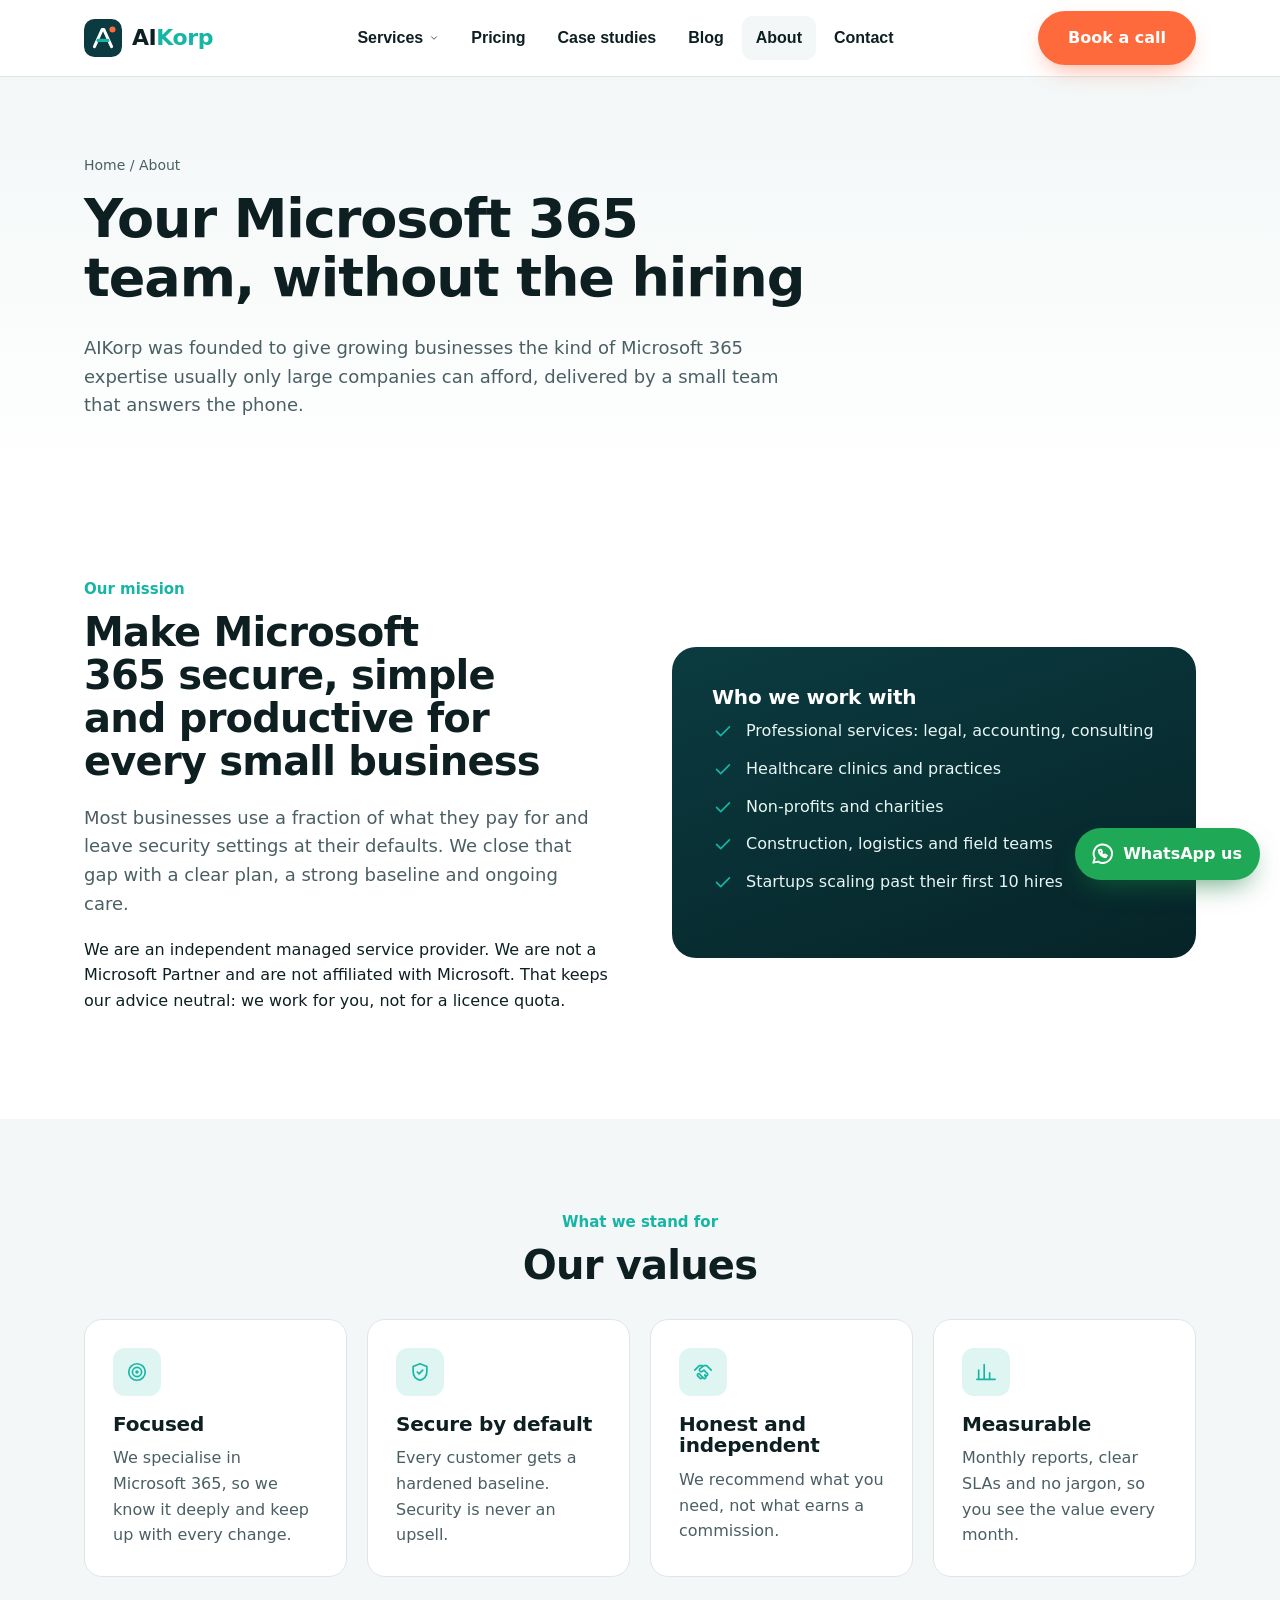
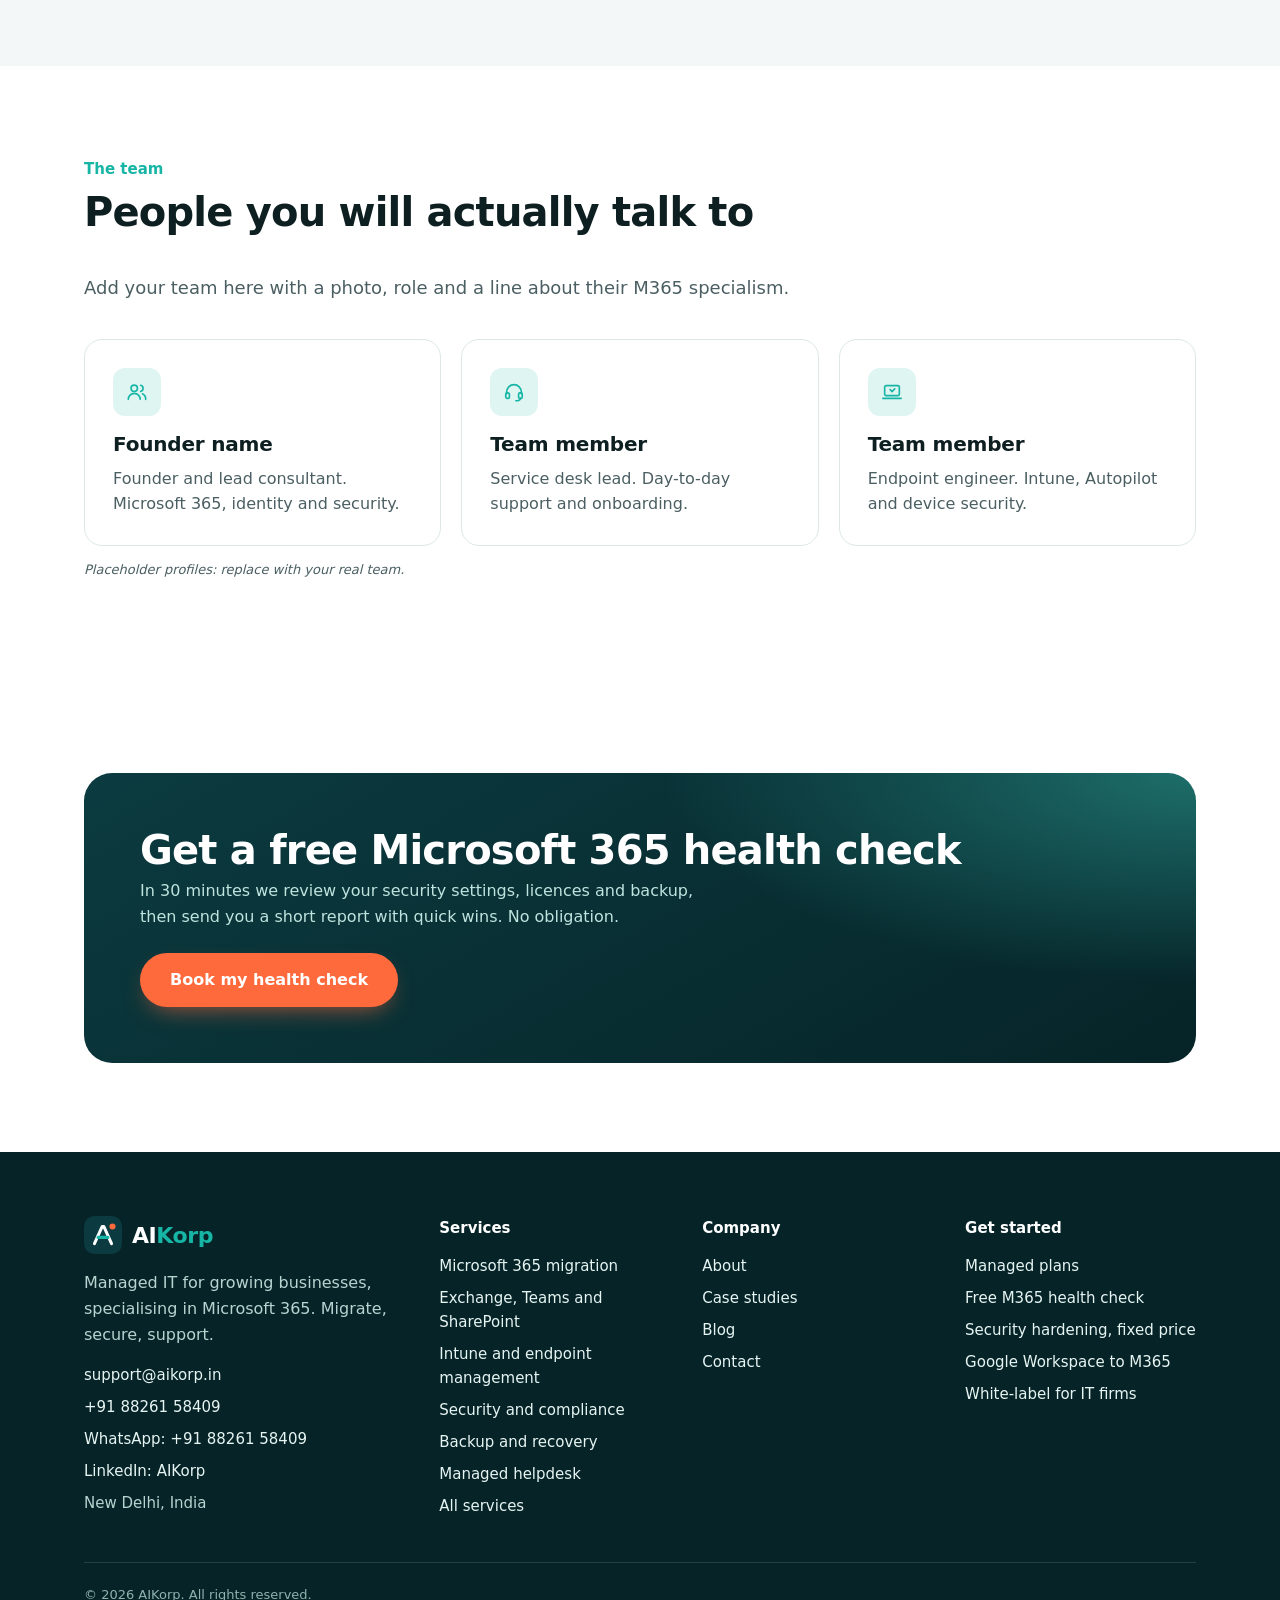
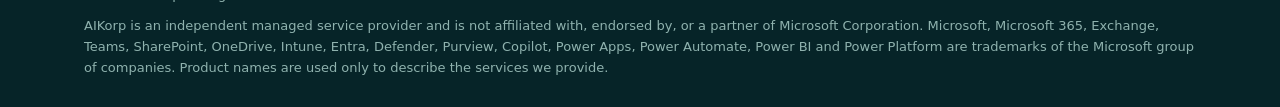
==== commit 57004dfa: "Add offer landing pages, SEO tags, sitemap and contact form fallback New pages: free health check, s" ====
--- a/about.html
+++ b/about.html
@@ -5,6 +5,12 @@
 <meta name="viewport" content="width=device-width, initial-scale=1">
 <title>About | AIKorp</title>
 <meta name="description" content="AIKorp is an independent MSP specialising in Microsoft 365 for growing businesses.">
+<link rel="canonical" href="https://www.aikorp.in/about.html">
+<meta property="og:type" content="website">
+<meta property="og:site_name" content="AIKorp">
+<meta property="og:url" content="https://www.aikorp.in/about.html">
+<meta property="og:image" content="https://www.aikorp.in/assets/og.png">
+<meta name="twitter:card" content="summary_large_image">
 <meta property="og:title" content="About | AIKorp">
 <meta property="og:description" content="AIKorp is an independent MSP specialising in Microsoft 365 for growing businesses.">
 <link rel="preconnect" href="https://fonts.googleapis.com">
@@ -54,7 +60,7 @@
 </div></section>
 <section class="band"><div class="wrap"><div class="cta-band">
   <div><h2>Get a free Microsoft 365 health check</h2><p>In 30 minutes we review your security settings, licences and backup, then send you a short report with quick wins. No obligation.</p></div>
-  <a class="btn btn-primary" href="contact.html#assessment">Book my health check</a>
+  <a class="btn btn-primary" href="microsoft-365-health-check.html">Book my health check</a>
 </div></div></section>
 
 </main>
@@ -65,7 +71,7 @@
       <ul><li><a href="mailto:support@aikorp.in">support@aikorp.in</a></li><li><a href="tel:+918826158409">+91 88261 58409</a></li><li><a href="https://wa.me/918826158409">WhatsApp: +91 88261 58409</a></li><li><a href="https://www.linkedin.com/company/aikorp/" target="_blank" rel="noopener">LinkedIn: AIKorp</a></li><li>New Delhi, India</li></ul></div>
     <div><h4>Services</h4><ul><li><a href="services.html#migration">Microsoft 365 migration</a></li><li><a href="services.html#collaboration">Exchange, Teams and SharePoint</a></li><li><a href="services.html#endpoint">Intune and endpoint management</a></li><li><a href="services.html#security">Security and compliance</a></li><li><a href="services.html#backup">Backup and recovery</a></li><li><a href="services.html#helpdesk">Managed helpdesk</a></li><li><a href="services.html">All services</a></li></ul></div>
     <div><h4>Company</h4><ul><li><a href="about.html">About</a></li><li><a href="cases.html">Case studies</a></li><li><a href="blog.html">Blog</a></li><li><a href="contact.html">Contact</a></li></ul></div>
-    <div><h4>Get started</h4><ul><li><a href="pricing.html">Managed plans</a></li><li><a href="contact.html#assessment">Free M365 health check</a></li><li><a href="contact.html">Book a call</a></li></ul></div>
+    <div><h4>Get started</h4><ul><li><a href="pricing.html">Managed plans</a></li><li><a href="microsoft-365-health-check.html">Free M365 health check</a></li><li><a href="microsoft-365-security-hardening.html">Security hardening, fixed price</a></li><li><a href="google-workspace-to-microsoft-365-migration.html">Google Workspace to M365</a></li><li><a href="white-label-microsoft-365-support.html">White-label for IT firms</a></li></ul></div>
   </div>
   <div class="f-bottom">
     <span>© <span data-year>2026</span> AIKorp. All rights reserved.</span>
